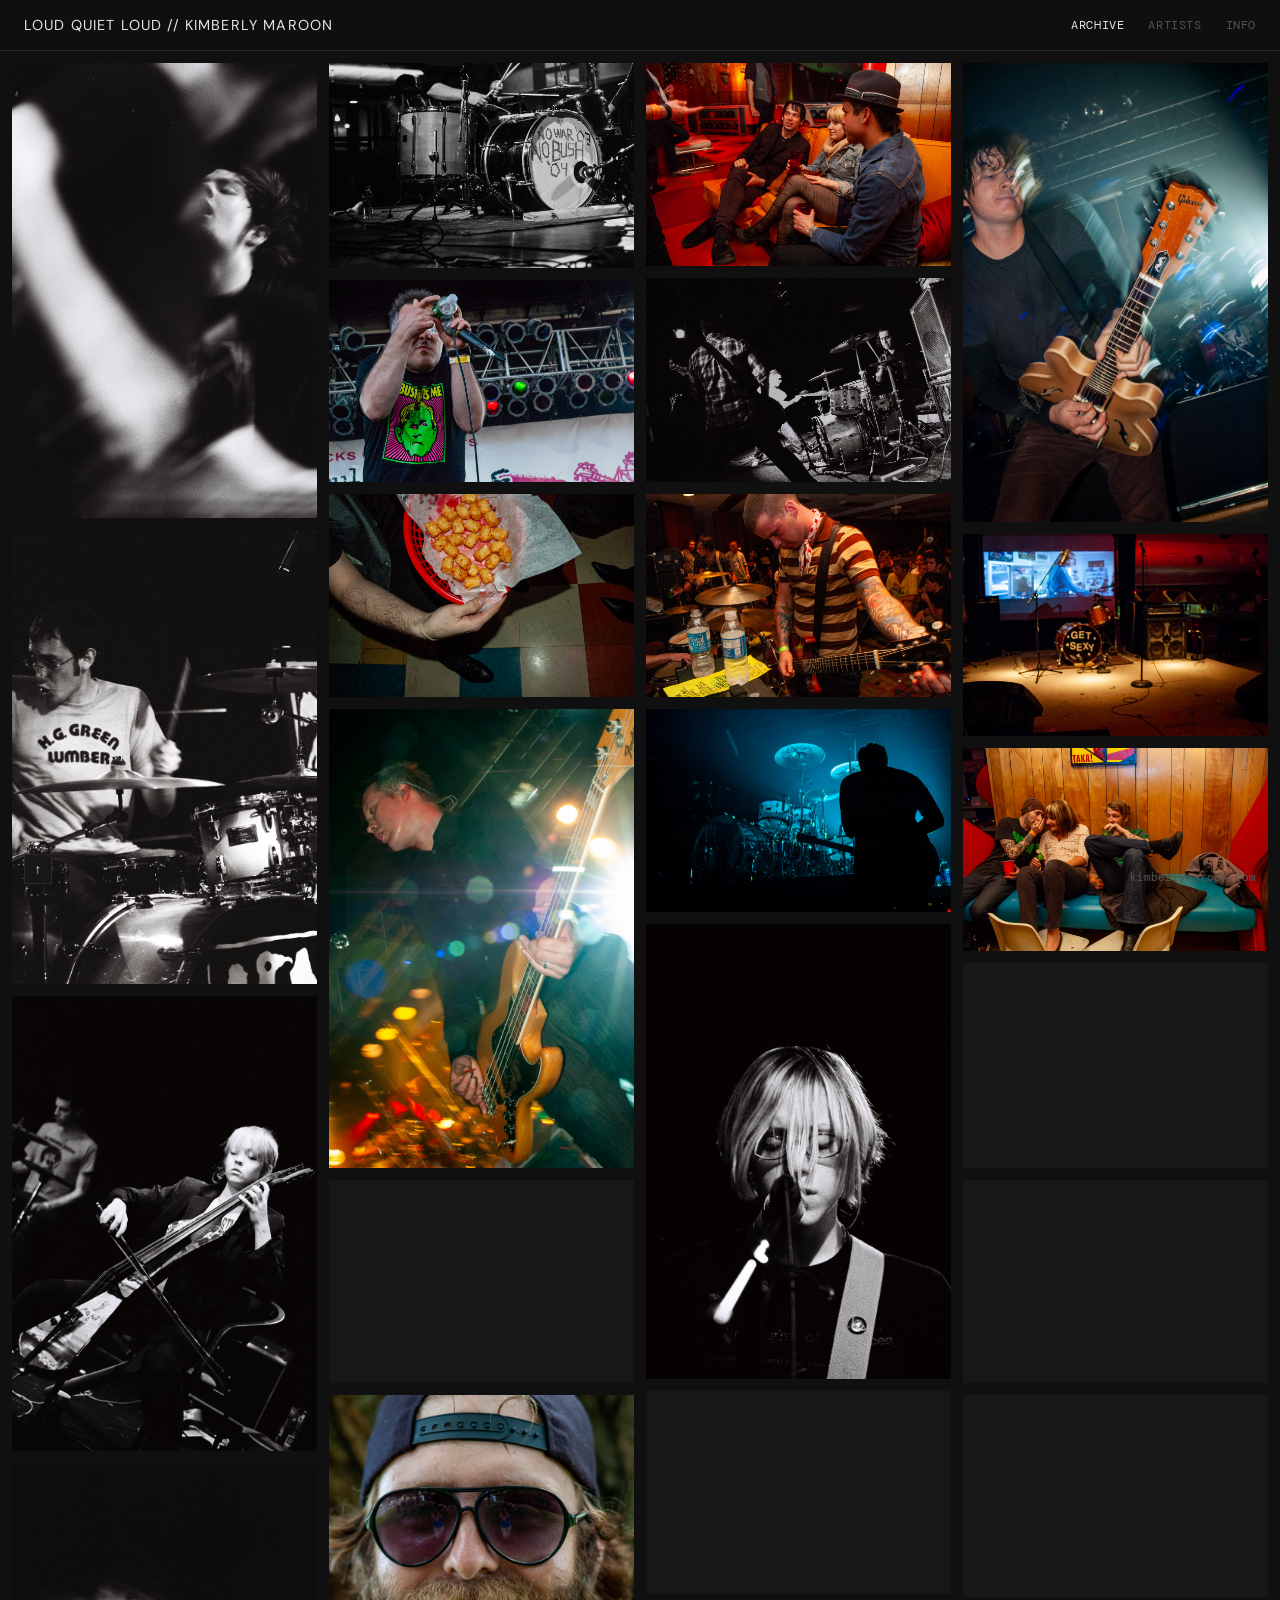
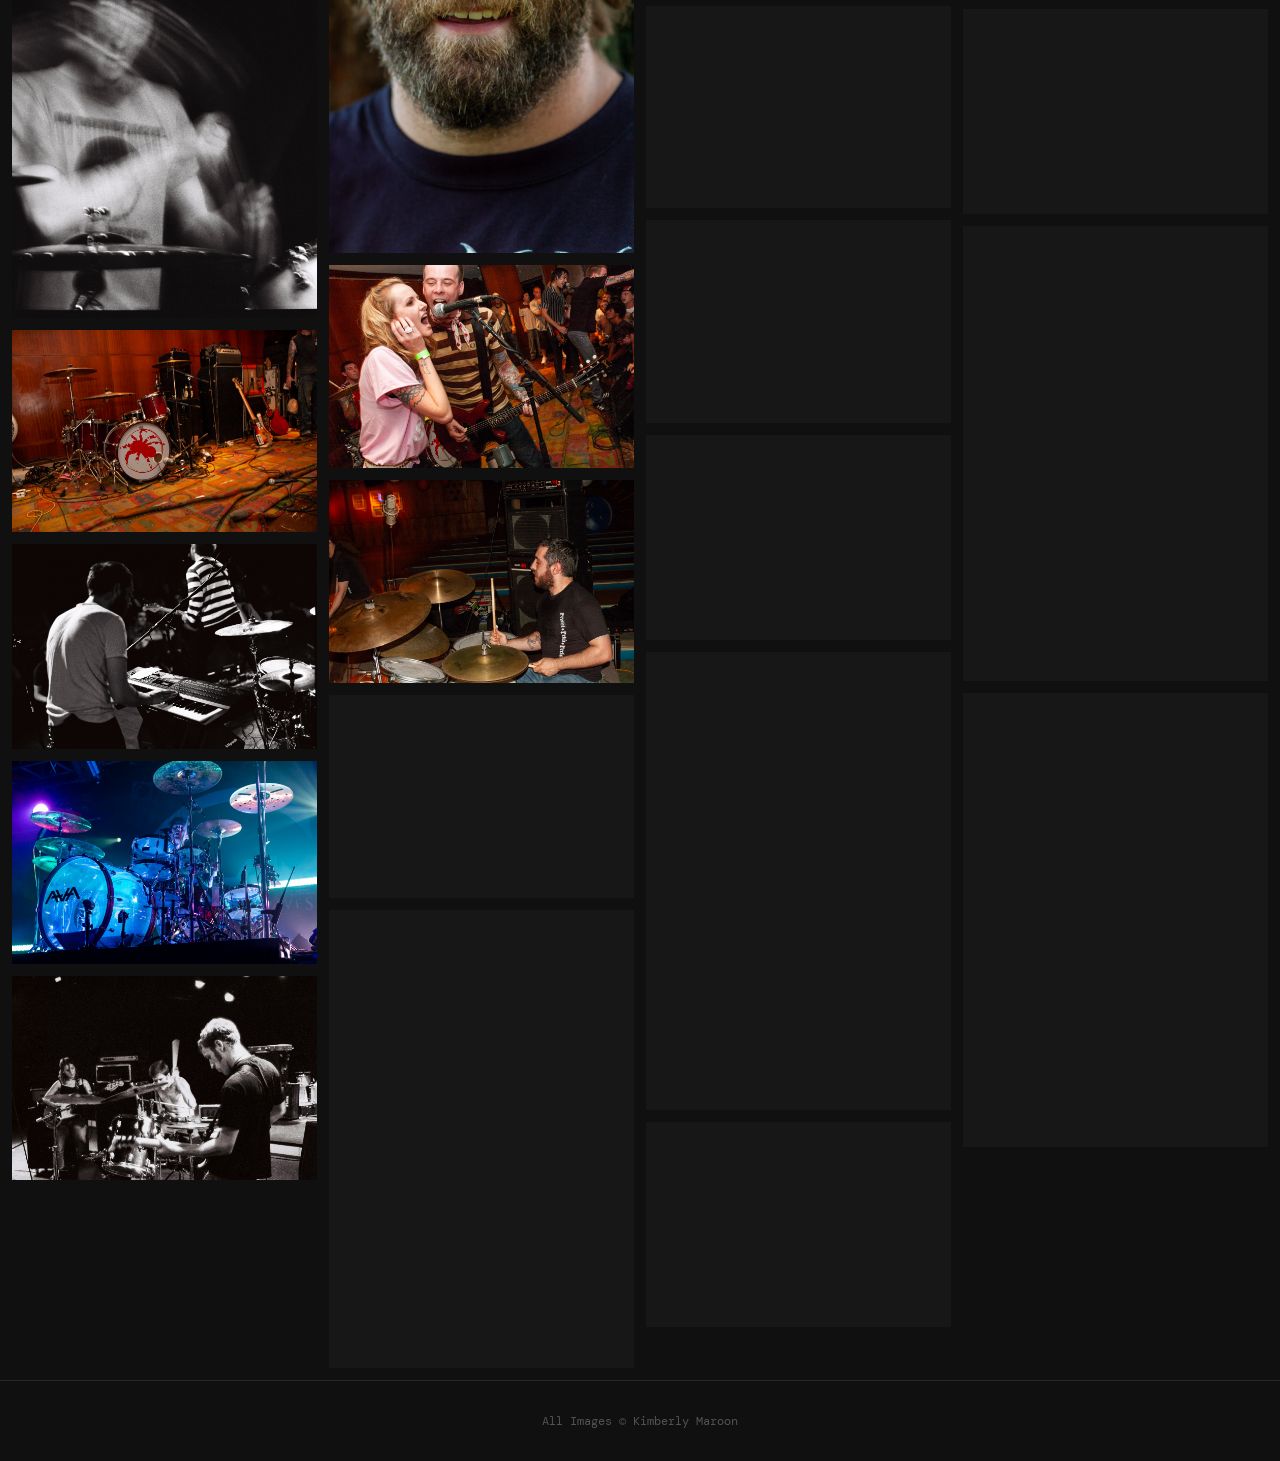
==== index.html @ 5fa3046d "Add files via upload all new updated files" ====
<!DOCTYPE html>
<html lang="en">
<head>
  <meta charset="UTF-8" />
  <meta name="viewport" content="width=device-width, initial-scale=1.0" />
  <title>Loud Quiet Loud // Kimberly Maroon</title>
  <link rel="preconnect" href="https://fonts.googleapis.com" />
  <link rel="preconnect" href="https://fonts.gstatic.com" crossorigin />
  <link href="https://fonts.googleapis.com/css2?family=DM+Sans:wght@300;400;500&family=DM+Mono:wght@300;400&display=swap" rel="stylesheet" />
  <link rel="stylesheet" href="index.css" />
  <script src="https://cdn.jsdelivr.net/npm/exifr/dist/full.umd.js"></script>
</head>
<body>

  <header>
    <a class="site-title" href="index.html">Loud Quiet Loud // Kimberly Maroon</a>
    <div class="header-right">
      <a class="nav-btn active" href="index.html">Archive</a>
      <a class="nav-btn" href="artists.html">Artists</a>
      <button class="nav-btn" onclick="openInfo()">Info</button>
    </div>
    <button class="hamburger" id="hamburger" onclick="toggleMenu()" aria-label="Toggle menu">
      <span></span><span></span><span></span>
    </button>
  </header>

  <!-- MOBILE MENU -->
  <div class="mobile-menu" id="mobile-menu">
    <button class="mobile-menu-close" onclick="closeMenu()" aria-label="Close menu">
      <svg width="20" height="20" viewBox="0 0 20 20" fill="none" stroke="currentColor" stroke-width="1.4">
        <line x1="4" y1="4" x2="16" y2="16"/><line x1="16" y1="4" x2="4" y2="16"/>
      </svg>
    </button>
    <a class="nav-btn active" href="index.html" onclick="closeMenu()">Archive</a>
    <a class="nav-btn" href="artists.html" onclick="closeMenu()">Artists</a>
    <button class="nav-btn" onclick="closeMenu(); openInfo()">Info</button>
  </div>

  <main>
    <div id="masonry"></div>
  </main>

  <!-- INFO OVERLAY -->
  <div id="info-overlay">
    <button class="info-close" onclick="closeInfo()" aria-label="Close info">
      <svg width="17" height="17" viewBox="0 0 17 17" fill="none" stroke="currentColor" stroke-width="1.4">
        <line x1="3" y1="3" x2="14" y2="14"/><line x1="14" y1="3" x2="3" y2="14"/>
      </svg>
    </button>
    <div class="info-name">Kimberly Maroon</div>
    <div class="info-subtitle">A 20 Year Music Photography Archive</div>
    <div class="info-bio">
      <p>As a self taught photographer, live music was what captivated me in the beginning. The photographer I am today – chasing adrenaline pumping experiences, drawn to community and the power of personal stories – was shaped first by a decade following punk, rock, hardcore and metal artists. From house basements, dive bars and VFW halls to historic ballrooms and theatres, and a church basement, to amphitheaters, arenas, recording studios, and even a beloved 60s bowling alley — I was relentless for showing up, capturing the artists, the crowds, the crews, and the spaces that held us all. I saw bands explode, move on to form other acts, bands that toured through a narrow geographic radius, and ultimately without me knowing at the time — I became the designated record keeper.</p>
      <p>The camera was the anchor in all the chaos, a way to contain all the energy, and a machine that reminded me that I was fearless. Loud Quiet Loud, a formula in music of a quiet verse and a loud chorus — The Pixies were known for it, then Nirvana — is reminiscent of how I felt photographing this music live. I disappeared behind the camera, and in an instant everything loud and turbulent became quiet and focused through the frame. Releasing this collection now as a memory palace, my hope is that it's loud again.</p>
    </div>
    <div class="info-links">
      <a class="info-link" href="https://www.kimberlymaroon.com" target="_blank" rel="noopener">Main Site</a>
      <a class="info-link" href="mailto:hello@kimberlymaroon.com">Contact</a>
    </div>
  </div>

  <!-- LIGHTBOX -->
  <div id="lightbox">
    <div class="lb-top">
      <div class="lb-controls">
        <span class="lb-counter" id="lb-counter">1 / 1</span>
        <button class="lb-btn" onclick="closeLightbox()" aria-label="Close lightbox">
          <svg width="17" height="17" viewBox="0 0 17 17" fill="none" stroke="currentColor" stroke-width="1.4">
            <line x1="3" y1="3" x2="14" y2="14"/><line x1="14" y1="3" x2="3" y2="14"/>
          </svg>
        </button>
      </div>
    </div>
    <div class="lb-stage">
      <button class="lb-arrow prev" onclick="navigate(-1)" aria-label="Previous image">
        <svg width="26" height="26" viewBox="0 0 26 26" fill="none" stroke="currentColor" stroke-width="1.3">
          <polyline points="16,5 8,13 16,21"/>
        </svg>
      </button>
      <img id="lb-img" src="" alt="" />
      <button class="lb-arrow next" onclick="navigate(1)" aria-label="Next image">
        <svg width="26" height="26" viewBox="0 0 26 26" fill="none" stroke="currentColor" stroke-width="1.3">
          <polyline points="10,5 18,13 10,21"/>
        </svg>
      </button>
      <div class="lb-info-overlay">
        <div class="lb-title" id="lb-title">—</div>
        <div class="lb-sub" id="lb-sub">—</div>
      </div>
    </div>
    <div class="lb-bottom" id="lb-strip"></div>
  </div>

  <a class="site-link" href="https://www.kimberlymaroon.com" target="_blank" rel="noopener">kimberlymaroon.com</a>
  <button class="scroll-top" id="scroll-top" onclick="window.scrollTo({top:0,behavior:'smooth'})" aria-label="Scroll to top">↑</button>

  <footer>
    <span class="footer-text">All Images © Kimberly Maroon</span>
  </footer>

  <script src="index.js"></script>
</body>
</html>
---- index.css ----
/* ─── VARIABLES & RESET ────────────────── */
:root {
  --bg: #111010;
  --surface: #181717;
  --text: #e8e6e3;
  --dim: #555350;
  --faint: #2a2928;
  --gap: 12px;
}

*, *::before, *::after {
  box-sizing: border-box;
  margin: 0;
  padding: 0;
}

body {
  background: var(--bg);
  color: var(--text);
  font-family: 'DM Sans', -apple-system, sans-serif;
  min-height: 100vh;
  overflow-x: hidden;
}

/* ─── HEADER ────────────────────────────── */
header {
  position: sticky;
  top: 0;
  z-index: 100;
  background: rgba(17, 16, 16, 0.95);
  backdrop-filter: blur(8px);
  -webkit-backdrop-filter: blur(8px);
  display: flex;
  align-items: center;
  justify-content: space-between;
  padding: 1rem 1.5rem;
  border-bottom: 1px solid var(--faint);
}

.site-title {
  font-family: 'DM Sans', sans-serif;
  font-size: 0.9rem;
  font-weight: 400;
  letter-spacing: 0.08em;
  text-transform: uppercase;
  color: var(--text);
  text-decoration: none;
  white-space: nowrap;
}

.header-right {
  display: flex;
  align-items: center;
  gap: 1.5rem;
}

.nav-btn {
  background: none;
  border: none;
  color: var(--dim);
  font-family: 'DM Mono', monospace;
  font-size: 0.75rem;
  text-transform: uppercase;
  letter-spacing: 0.05em;
  cursor: pointer;
  text-decoration: none;
  transition: color 0.2s ease;
}

.nav-btn:hover, .nav-btn.active {
  color: var(--text);
}

.hamburger {
  display: none;
  background: none;
  border: none;
  cursor: pointer;
  padding: 0;
  flex-direction: column;
  justify-content: space-between;
  width: 22px;
  height: 15px;
  flex-shrink: 0;
}

.hamburger span {
  display: block;
  width: 100%;
  height: 2px;
  background-color: var(--text);
}

/* ─── MOBILE MENU ───────────────────────── */
.mobile-menu {
  display: none;
  position: fixed;
  top: 0;
  left: 0;
  width: 100vw;
  height: 100vh;
  background: var(--bg);
  z-index: 200;
  flex-direction: column;
  align-items: center;
  justify-content: center;
  gap: 2rem;
}

.mobile-menu.active {
  display: flex;
}

.mobile-menu-close {
  position: absolute;
  top: 1.2rem;
  right: 1.2rem;
  background: none;
  border: none;
  color: var(--text);
  cursor: pointer;
}

.mobile-menu .nav-btn {
  font-size: 1.2rem;
}

/* ─── MASONRY ───────────────────────────── */
#masonry {
  columns: 4 200px;
  column-gap: var(--gap);
  padding: var(--gap);
}

.masonry-item {
  break-inside: avoid;
  margin-bottom: var(--gap);
  cursor: pointer;
  position: relative;
  overflow: hidden;
  display: block;
  background: var(--surface);
  min-height: 120px;
}

.masonry-item img {
  display: block;
  width: 100%;
  height: auto;
  opacity: 0;
  transition: opacity 0.4s ease, transform 0.55s cubic-bezier(0.25, 0, 0, 1);
}

.masonry-item img.loaded {
  opacity: 1;
}

.masonry-item:hover img { 
  transform: scale(1.04); 
}

/* ─── INFO OVERLAY & LIGHTBOX ───────────── */
#info-overlay {
  display: none;
  position: fixed;
  inset: 0;
  background: var(--bg);
  z-index: 300;
  padding: 4rem;
  overflow-y: auto;
}

#info-overlay.active {
  display: block;
}

.info-close {
  position: absolute;
  top: 1.5rem;
  right: 1.5rem;
  background: none;
  border: none;
  color: var(--text);
  cursor: pointer;
}

.info-name {
  font-size: 2rem;
  margin-bottom: 0.5rem;
}

.info-subtitle {
  font-family: 'DM Mono', monospace;
  color: var(--dim);
  font-size: 0.85rem;
  margin-bottom: 2rem;
}

.info-bio p {
  color: #ccc;
  line-height: 1.6;
  margin-bottom: 1.2rem;
  max-width: 700px;
}

.info-links {
  display: flex;
  gap: 1.5rem;
  margin-top: 2rem;
}

.info-link {
  color: var(--text);
  text-decoration: none;
  font-family: 'DM Mono', monospace;
  font-size: 0.8rem;
  border-bottom: 1px solid var(--dim);
}

#lightbox {
  display: none;
  position: fixed;
  inset: 0;
  background: rgba(17,16,16,0.98);
  z-index: 400;
  flex-direction: column;
}

#lightbox.active {
  display: flex;
}

.lb-top {
  display: flex;
  justify-content: flex-end;
  padding: 1rem 1.5rem;
}

.lb-controls {
  display: flex;
  align-items: center;
  gap: 1rem;
}

.lb-counter {
  font-family: 'DM Mono', monospace;
  font-size: 0.75rem;
  color: var(--dim);
}

.lb-btn {
  background: none;
  border: none;
  color: var(--text);
  cursor: pointer;
}

.lb-stage {
  flex: 1;
  display: flex;
  align-items: center;
  justify-content: space-between;
  position: relative;
  padding: 0 1rem;
  overflow: hidden;
}

.lb-arrow {
  background: none;
  border: none;
  color: var(--text);
  cursor: pointer;
  z-index: 10;
}

#lb-img {
  max-width: 85vw;
  max-height: 75vh;
  object-fit: contain;
}

.lb-info-overlay {
  position: absolute;
  bottom: 1rem;
  left: 50%;
  transform: translateX(-50%);
  text-align: center;
}

.lb-title { font-size: 0.9rem; }
.lb-sub { font-family: 'DM Mono', monospace; font-size: 0.75rem; color: var(--dim); }

.lb-bottom {
  height: 80px;
  display: flex;
  gap: 8px;
  padding: 10px;
  overflow-x: auto;
  border-top: 1px solid var(--faint);
}

.site-link {
  position: fixed;
  bottom: 1rem;
  right: 1.5rem;
  color: var(--dim);
  font-family: 'DM Mono', monospace;
  font-size: 0.7rem;
  text-decoration: none;
}

.scroll-top {
  position: fixed;
  bottom: 1rem;
  left: 1.5rem;
  background: var(--surface);
  color: var(--text);
  border: 1px solid var(--faint);
  padding: 0.4rem 0.6rem;
  cursor: pointer;
}

footer {
  text-align: center;
  padding: 2rem;
  border-top: 1px solid var(--faint);
  color: var(--dim);
  font-family: 'DM Mono', monospace;
  font-size: 0.75rem;
}

/* ─── RESPONSIVE ────────────────────────── */
@media (max-width: 768px) {
  header { padding: 0.75rem 1rem; }
  .header-right { display: none !important; }
  .hamburger { display: flex !important; }
  .site-title { font-size: 0.75rem; overflow: hidden; text-overflow: ellipsis; }
  .site-link { display: none; }
  #info-overlay { padding: 2rem; }
}
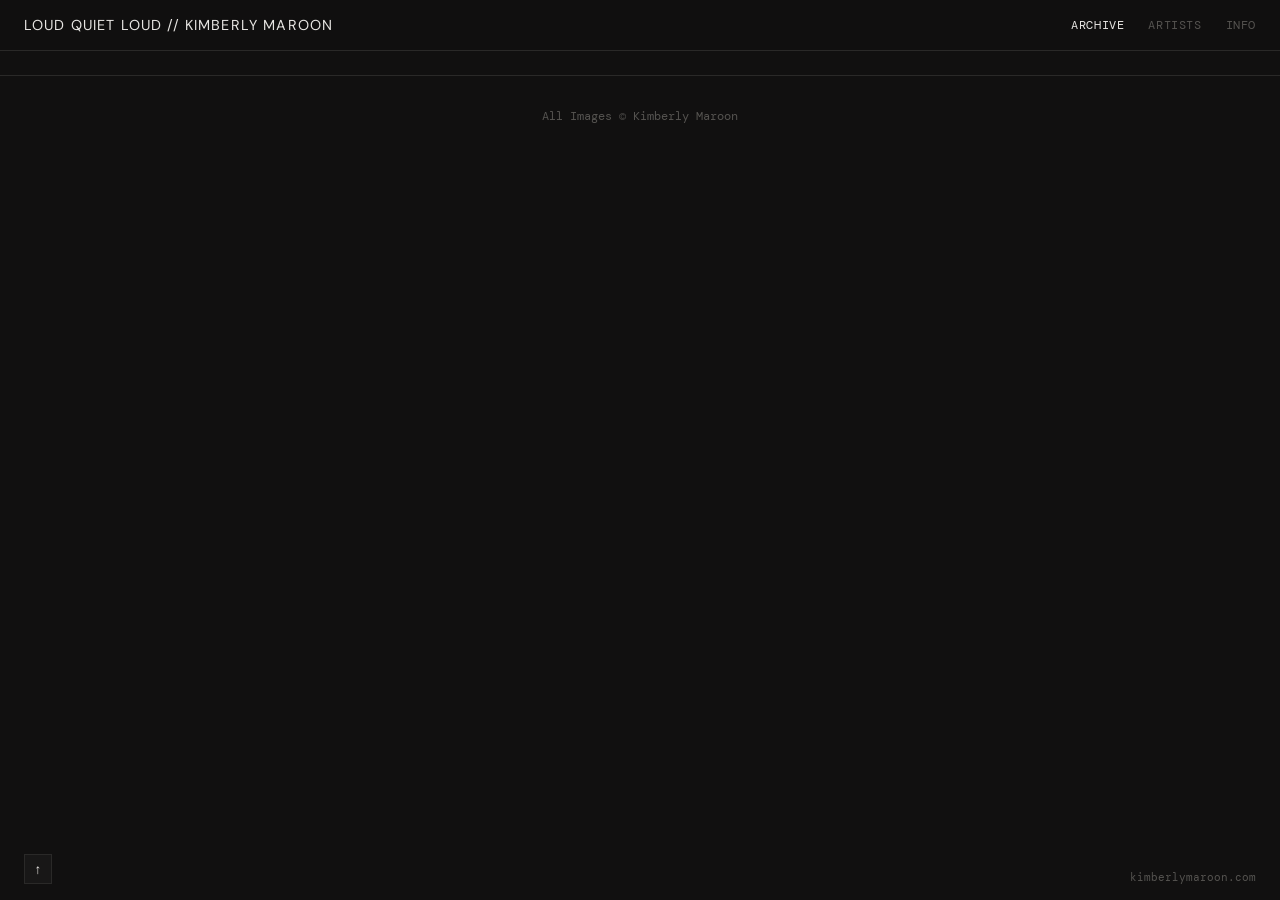
==== commit 0bd1c995: "Update index.html omg the last edit??" ====
--- a/index.html
+++ b/index.html
@@ -37,6 +37,10 @@
   </div>
 
   <main>
+    <!-- Placeholder for URL-filtered artist indicator (e.g. ?artist=Nirvana) -->
+    <div id="artist-filter-banner"></div>
+    
+    <!-- Masonry Photo Grid -->
     <div id="masonry"></div>
   </main>
 
@@ -98,6 +102,7 @@
     <span class="footer-text">All Images © Kimberly Maroon</span>
   </footer>
 
+  <!-- Make sure manifest/data source is loaded here if not using fetch inside index.js -->
   <script src="index.js"></script>
 </body>
-</html>+</html>
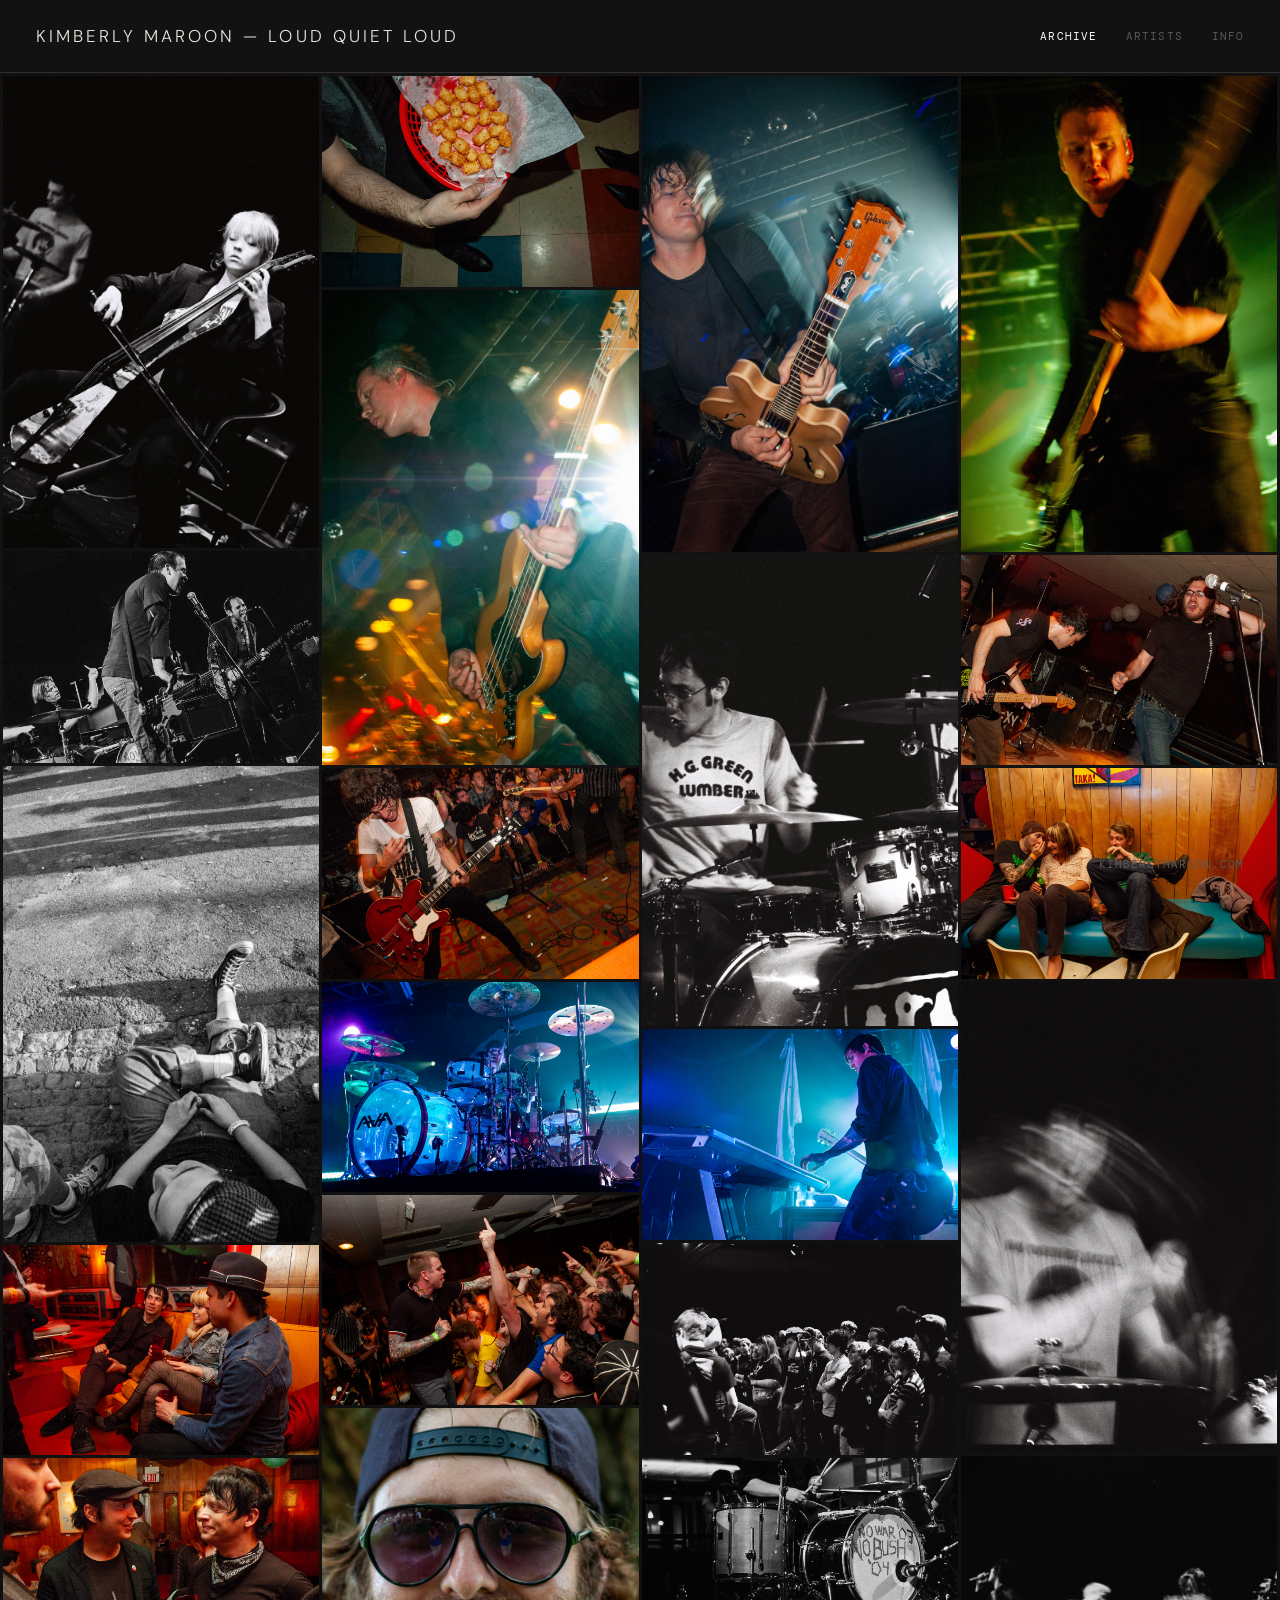
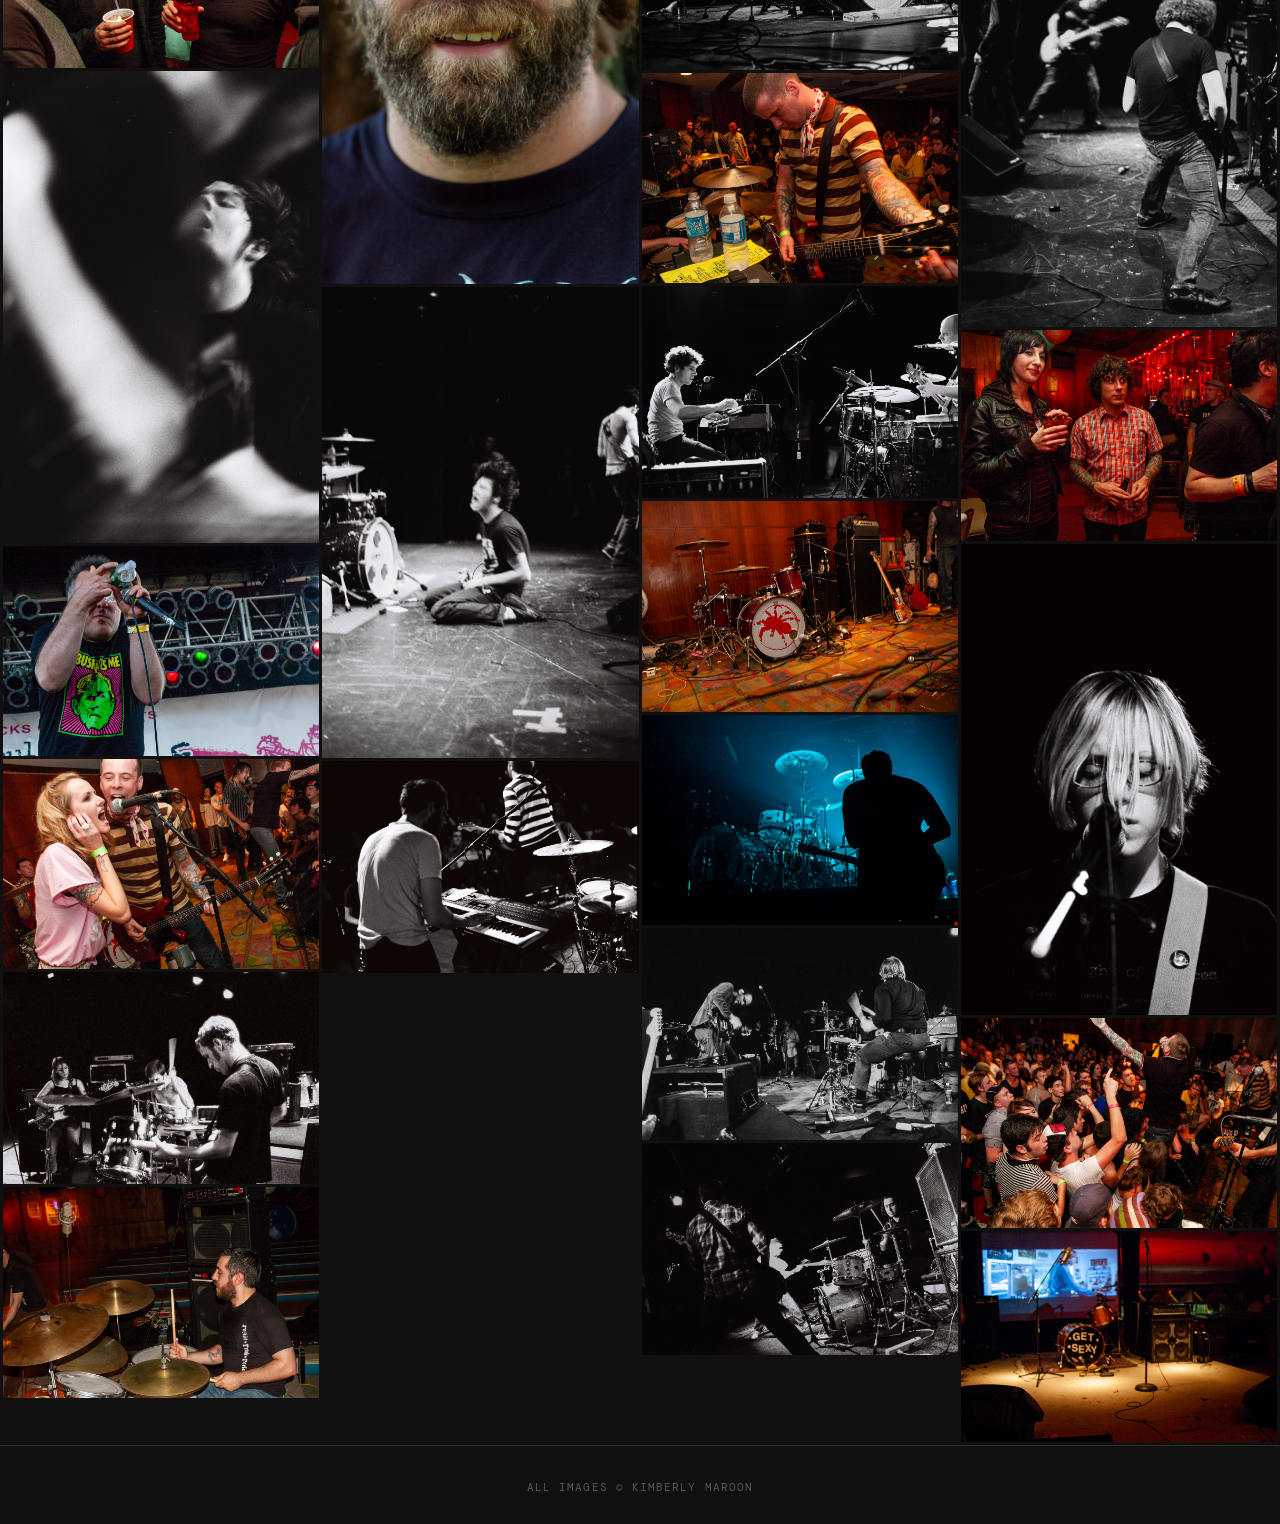
==== commit deea5c58: "Add files via upload new files - from previous generated by claude" ====
--- a/index.html
+++ b/index.html
@@ -3,7 +3,7 @@
 <head>
   <meta charset="UTF-8" />
   <meta name="viewport" content="width=device-width, initial-scale=1.0" />
-  <title>Loud Quiet Loud // Kimberly Maroon</title>
+  <title>Kimberly Maroon — Loud Quiet Loud</title>
   <link rel="preconnect" href="https://fonts.googleapis.com" />
   <link rel="preconnect" href="https://fonts.gstatic.com" crossorigin />
   <link href="https://fonts.googleapis.com/css2?family=DM+Sans:wght@300;400;500&family=DM+Mono:wght@300;400&display=swap" rel="stylesheet" />
@@ -13,40 +13,34 @@
 <body>
 
   <header>
-    <a class="site-title" href="index.html">Loud Quiet Loud // Kimberly Maroon</a>
+    <div class="site-title">Kimberly Maroon — Loud Quiet Loud</div>
     <div class="header-right">
       <a class="nav-btn active" href="index.html">Archive</a>
       <a class="nav-btn" href="artists.html">Artists</a>
       <button class="nav-btn" onclick="openInfo()">Info</button>
     </div>
-    <button class="hamburger" id="hamburger" onclick="toggleMenu()" aria-label="Toggle menu">
+    <button class="hamburger" id="hamburger" onclick="toggleMenu()" aria-label="Open menu">
       <span></span><span></span><span></span>
     </button>
   </header>
 
-  <!-- MOBILE MENU -->
+  <!-- MOBILE MENU OVERLAY -->
   <div class="mobile-menu" id="mobile-menu">
-    <button class="mobile-menu-close" onclick="closeMenu()" aria-label="Close menu">
-      <svg width="20" height="20" viewBox="0 0 20 20" fill="none" stroke="currentColor" stroke-width="1.4">
-        <line x1="4" y1="4" x2="16" y2="16"/><line x1="16" y1="4" x2="4" y2="16"/>
+    <button class="mobile-close" onclick="closeMenu()" aria-label="Close menu">
+      <svg width="22" height="22" viewBox="0 0 22 22" fill="none" stroke="currentColor" stroke-width="1.5">
+        <line x1="4" y1="4" x2="18" y2="18"/><line x1="18" y1="4" x2="4" y2="18"/>
       </svg>
     </button>
-    <a class="nav-btn active" href="index.html" onclick="closeMenu()">Archive</a>
-    <a class="nav-btn" href="artists.html" onclick="closeMenu()">Artists</a>
-    <button class="nav-btn" onclick="closeMenu(); openInfo()">Info</button>
+    <a class="mobile-nav-link active" href="index.html">Archive</a>
+    <a class="mobile-nav-link" href="artists.html">Artists</a>
+    <button class="mobile-nav-link" onclick="closeMenu(); openInfo();">Info</button>
   </div>
 
-  <main>
-    <!-- Placeholder for URL-filtered artist indicator (e.g. ?artist=Nirvana) -->
-    <div id="artist-filter-banner"></div>
-    
-    <!-- Masonry Photo Grid -->
-    <div id="masonry"></div>
-  </main>
+  <div id="masonry"></div>
 
   <!-- INFO OVERLAY -->
   <div id="info-overlay">
-    <button class="info-close" onclick="closeInfo()" aria-label="Close info">
+    <button class="info-close" onclick="closeInfo()">
       <svg width="17" height="17" viewBox="0 0 17 17" fill="none" stroke="currentColor" stroke-width="1.4">
         <line x1="3" y1="3" x2="14" y2="14"/><line x1="14" y1="3" x2="3" y2="14"/>
       </svg>
@@ -58,7 +52,7 @@
       <p>The camera was the anchor in all the chaos, a way to contain all the energy, and a machine that reminded me that I was fearless. Loud Quiet Loud, a formula in music of a quiet verse and a loud chorus — The Pixies were known for it, then Nirvana — is reminiscent of how I felt photographing this music live. I disappeared behind the camera, and in an instant everything loud and turbulent became quiet and focused through the frame. Releasing this collection now as a memory palace, my hope is that it's loud again.</p>
     </div>
     <div class="info-links">
-      <a class="info-link" href="https://www.kimberlymaroon.com" target="_blank" rel="noopener">Main Site</a>
+      <a class="info-link" href="https://www.kimberlymaroon.com" target="_blank">Main Site</a>
       <a class="info-link" href="mailto:hello@kimberlymaroon.com">Contact</a>
     </div>
   </div>
@@ -68,7 +62,7 @@
     <div class="lb-top">
       <div class="lb-controls">
         <span class="lb-counter" id="lb-counter">1 / 1</span>
-        <button class="lb-btn" onclick="closeLightbox()" aria-label="Close lightbox">
+        <button class="lb-btn" onclick="closeLightbox()">
           <svg width="17" height="17" viewBox="0 0 17 17" fill="none" stroke="currentColor" stroke-width="1.4">
             <line x1="3" y1="3" x2="14" y2="14"/><line x1="14" y1="3" x2="3" y2="14"/>
           </svg>
@@ -76,13 +70,13 @@
       </div>
     </div>
     <div class="lb-stage">
-      <button class="lb-arrow prev" onclick="navigate(-1)" aria-label="Previous image">
+      <button class="lb-arrow prev" onclick="navigate(-1)">
         <svg width="26" height="26" viewBox="0 0 26 26" fill="none" stroke="currentColor" stroke-width="1.3">
           <polyline points="16,5 8,13 16,21"/>
         </svg>
       </button>
       <img id="lb-img" src="" alt="" />
-      <button class="lb-arrow next" onclick="navigate(1)" aria-label="Next image">
+      <button class="lb-arrow next" onclick="navigate(1)">
         <svg width="26" height="26" viewBox="0 0 26 26" fill="none" stroke="currentColor" stroke-width="1.3">
           <polyline points="10,5 18,13 10,21"/>
         </svg>
@@ -95,14 +89,13 @@
     <div class="lb-bottom" id="lb-strip"></div>
   </div>
 
-  <a class="site-link" href="https://www.kimberlymaroon.com" target="_blank" rel="noopener">kimberlymaroon.com</a>
-  <button class="scroll-top" id="scroll-top" onclick="window.scrollTo({top:0,behavior:'smooth'})" aria-label="Scroll to top">↑</button>
+  <a class="site-link" href="https://www.kimberlymaroon.com" target="_blank">kimberlymaroon.com</a>
+  <button class="scroll-top" id="scroll-top" onclick="window.scrollTo({top:0,behavior:'smooth'})">↑</button>
 
   <footer>
     <span class="footer-text">All Images © Kimberly Maroon</span>
   </footer>
 
-  <!-- Make sure manifest/data source is loaded here if not using fetch inside index.js -->
   <script src="index.js"></script>
 </body>
 </html>
--- a/index.css
+++ b/index.css
@@ -1,131 +1,159 @@
-/* ─── VARIABLES & RESET ────────────────── */
+*, *::before, *::after { box-sizing: border-box; margin: 0; padding: 0; }
+
 :root {
   --bg: #111010;
-  --surface: #181717;
-  --text: #e8e6e3;
-  --dim: #555350;
-  --faint: #2a2928;
-  --gap: 12px;
-}
-
-*, *::before, *::after {
-  box-sizing: border-box;
-  margin: 0;
-  padding: 0;
-}
-
-body {
+  --surface: #191817;
+  --ink: #e8e4de;
+  --muted: #5a5753;
+  --dim: #2e2c2a;
+  --accent: #d4a96a;
+  --gap: 3px;
+}
+
+html {
   background: var(--bg);
-  color: var(--text);
-  font-family: 'DM Sans', -apple-system, sans-serif;
-  min-height: 100vh;
-  overflow-x: hidden;
-}
-
-/* ─── HEADER ────────────────────────────── */
+  color: var(--ink);
+  font-family: 'DM Sans', sans-serif;
+  font-size: 18px;
+  scrollbar-color: var(--dim) var(--bg);
+  scrollbar-width: thin;
+}
+
+body { min-height: 100vh; }
+
+body::before {
+  content: '';
+  position: fixed;
+  inset: 0;
+  pointer-events: none;
+  z-index: 9999;
+  opacity: 0.03;
+  background-image: url("data:image/svg+xml,%3Csvg viewBox='0 0 256 256' xmlns='http://www.w3.org/2000/svg'%3E%3Cfilter id='noise'%3E%3CfeTurbulence type='fractalNoise' baseFrequency='0.9' numOctaves='4' stitchTiles='stitch'/%3E%3C/filter%3E%3Crect width='100%25' height='100%25' filter='url(%23noise)'/%3E%3C/svg%3E");
+  background-size: 128px;
+}
+
+/* image protection */
+img {
+  -webkit-user-select: none;
+  user-select: none;
+  -webkit-touch-callout: none;
+  pointer-events: none;
+}
+.masonry-item, .lb-strip-item, .lb-arrow, .lb-btn,
+.scroll-top, .info-close, .hamburger, .mobile-close {
+  pointer-events: auto;
+}
+
+/* ─── HEADER ─────────────────────────── */
 header {
+  padding: 1.4rem 2rem;
+  display: flex;
+  align-items: center;
+  justify-content: space-between;
   position: sticky;
   top: 0;
-  z-index: 100;
-  background: rgba(17, 16, 16, 0.95);
-  backdrop-filter: blur(8px);
-  -webkit-backdrop-filter: blur(8px);
-  display: flex;
-  align-items: center;
-  justify-content: space-between;
-  padding: 1rem 1.5rem;
-  border-bottom: 1px solid var(--faint);
+  z-index: 300;
+  background: rgba(17,16,16,1);
+  border-bottom: 1px solid var(--dim);
 }
 
 .site-title {
   font-family: 'DM Sans', sans-serif;
-  font-size: 0.9rem;
-  font-weight: 400;
-  letter-spacing: 0.08em;
-  text-transform: uppercase;
-  color: var(--text);
-  text-decoration: none;
-  white-space: nowrap;
+  font-weight: 300;
+  font-size: 0.95rem;
+  letter-spacing: 0.18em;
+  text-transform: uppercase;
+  color: var(--ink);
 }
 
 .header-right {
   display: flex;
   align-items: center;
-  gap: 1.5rem;
+  gap: 1.6rem;
 }
 
 .nav-btn {
   background: none;
   border: none;
-  color: var(--dim);
-  font-family: 'DM Mono', monospace;
-  font-size: 0.75rem;
-  text-transform: uppercase;
-  letter-spacing: 0.05em;
-  cursor: pointer;
+  cursor: pointer;
+  font-family: 'DM Mono', monospace;
+  font-size: 0.62rem;
+  letter-spacing: 0.1em;
+  text-transform: uppercase;
+  color: var(--muted);
+  padding: 0;
   text-decoration: none;
-  transition: color 0.2s ease;
-}
-
-.nav-btn:hover, .nav-btn.active {
-  color: var(--text);
-}
-
+  transition: color 0.2s;
+}
+.nav-btn:hover { color: var(--ink); }
+.nav-btn.active { color: #fff; }
+
+/* ─── HAMBURGER ───────────────────────── */
 .hamburger {
   display: none;
-  background: none;
-  border: none;
-  cursor: pointer;
-  padding: 0;
   flex-direction: column;
   justify-content: space-between;
   width: 22px;
-  height: 15px;
+  height: 14px;
+  background: none;
+  border: none;
+  cursor: pointer;
+  padding: 0;
   flex-shrink: 0;
 }
-
 .hamburger span {
   display: block;
   width: 100%;
-  height: 2px;
-  background-color: var(--text);
-}
-
-/* ─── MOBILE MENU ───────────────────────── */
+  height: 1.5px;
+  background: var(--ink);
+  transition: all 0.3s ease;
+}
+
+/* ─── MOBILE MENU ─────────────────────── */
 .mobile-menu {
   display: none;
   position: fixed;
-  top: 0;
-  left: 0;
-  width: 100vw;
-  height: 100vh;
-  background: var(--bg);
-  z-index: 200;
+  inset: 0;
+  z-index: 500;
+  background: rgba(15,14,13,0.98);
   flex-direction: column;
   align-items: center;
   justify-content: center;
-  gap: 2rem;
-}
-
-.mobile-menu.active {
-  display: flex;
-}
-
-.mobile-menu-close {
+  gap: 2.5rem;
+}
+.mobile-menu.open { display: flex; }
+
+.mobile-close {
   position: absolute;
-  top: 1.2rem;
-  right: 1.2rem;
+  top: 1.4rem;
+  right: 1.6rem;
   background: none;
   border: none;
-  color: var(--text);
-  cursor: pointer;
-}
-
-.mobile-menu .nav-btn {
-  font-size: 1.2rem;
-}
-
-/* ─── MASONRY ───────────────────────────── */
+  cursor: pointer;
+  color: var(--muted);
+  padding: 6px;
+  line-height: 0;
+  transition: color 0.2s;
+}
+.mobile-close:hover { color: var(--ink); }
+
+.mobile-nav-link {
+  font-family: 'DM Mono', monospace;
+  font-size: 1rem;
+  letter-spacing: 0.2em;
+  text-transform: uppercase;
+  color: rgba(232,228,222,0.5);
+  text-decoration: none;
+  background: none;
+  border: none;
+  cursor: pointer;
+  padding: 0;
+  transition: color 0.2s;
+}
+.mobile-nav-link:hover { color: var(--ink); }
+.mobile-nav-link.active { color: #fff; }
+
+/* ─── MASONRY ─────────────────────────── */
 #masonry {
   columns: 4 200px;
   column-gap: var(--gap);
@@ -140,7 +168,6 @@
   overflow: hidden;
   display: block;
   background: var(--surface);
-  min-height: 120px;
 }
 
 .masonry-item img {
@@ -148,193 +175,256 @@
   width: 100%;
   height: auto;
   opacity: 0;
-  transition: opacity 0.4s ease, transform 0.55s cubic-bezier(0.25, 0, 0, 1);
-}
-
-.masonry-item img.loaded {
-  opacity: 1;
-}
-
-.masonry-item:hover img { 
-  transform: scale(1.04); 
-}
-
-/* ─── INFO OVERLAY & LIGHTBOX ───────────── */
-#info-overlay {
+  transition: opacity 0.5s ease, transform 0.55s cubic-bezier(0.25,0,0,1);
+}
+.masonry-item img.loaded { opacity: 1; }
+.masonry-item:hover img { transform: scale(1.04); }
+
+/* ─── SCROLL TO TOP ───────────────────── */
+.scroll-top {
+  position: fixed;
+  bottom: 2rem;
+  right: 2rem;
+  background: rgba(255,255,255,0.08);
+  border: 1px solid rgba(255,255,255,0.2);
+  color: var(--ink);
+  font-size: 1rem;
+  width: 36px;
+  height: 36px;
+  cursor: pointer;
   display: none;
-  position: fixed;
-  inset: 0;
-  background: var(--bg);
-  z-index: 300;
-  padding: 4rem;
-  overflow-y: auto;
-}
-
-#info-overlay.active {
-  display: block;
-}
-
-.info-close {
-  position: absolute;
-  top: 1.5rem;
-  right: 1.5rem;
-  background: none;
-  border: none;
-  color: var(--text);
-  cursor: pointer;
-}
-
-.info-name {
-  font-size: 2rem;
-  margin-bottom: 0.5rem;
-}
-
-.info-subtitle {
-  font-family: 'DM Mono', monospace;
-  color: var(--dim);
-  font-size: 0.85rem;
-  margin-bottom: 2rem;
-}
-
-.info-bio p {
-  color: #ccc;
-  line-height: 1.6;
-  margin-bottom: 1.2rem;
-  max-width: 700px;
-}
-
-.info-links {
-  display: flex;
-  gap: 1.5rem;
-  margin-top: 2rem;
-}
-
-.info-link {
-  color: var(--text);
-  text-decoration: none;
-  font-family: 'DM Mono', monospace;
-  font-size: 0.8rem;
-  border-bottom: 1px solid var(--dim);
-}
-
+  align-items: center;
+  justify-content: center;
+  transition: all 0.2s;
+  z-index: 200;
+}
+.scroll-top:hover { background: rgba(255,255,255,0.15); }
+.scroll-top.visible { display: flex; }
+
+/* ─── LIGHTBOX ────────────────────────── */
 #lightbox {
   display: none;
   position: fixed;
   inset: 0;
-  background: rgba(17,16,16,0.98);
-  z-index: 400;
+  z-index: 1000;
+  background: #0a0908;
   flex-direction: column;
 }
-
-#lightbox.active {
-  display: flex;
-}
+#lightbox.open { display: flex; }
 
 .lb-top {
   display: flex;
+  align-items: center;
   justify-content: flex-end;
-  padding: 1rem 1.5rem;
-}
-
-.lb-controls {
-  display: flex;
-  align-items: center;
-  gap: 1rem;
-}
-
+  padding: 0.9rem 1.4rem;
+  flex-shrink: 0;
+  position: absolute;
+  top: 0; left: 0; right: 0;
+  z-index: 10;
+  background: linear-gradient(rgba(10,9,8,0.7), transparent);
+}
+
+.lb-controls { display: flex; align-items: center; gap: 1.2rem; }
 .lb-counter {
   font-family: 'DM Mono', monospace;
-  font-size: 0.75rem;
-  color: var(--dim);
-}
-
+  font-size: 0.58rem;
+  color: rgba(255,255,255,0.35);
+  letter-spacing: 0.08em;
+}
 .lb-btn {
-  background: none;
-  border: none;
-  color: var(--text);
-  cursor: pointer;
+  background: none; border: none; cursor: pointer;
+  color: rgba(255,255,255,0.35); padding: 6px; line-height: 0;
+  transition: color 0.15s;
+}
+.lb-btn:hover { color: #fff; }
+
+.lb-info-overlay {
+  position: absolute;
+  bottom: 0; left: 0; right: 0;
+  padding: 4rem 2rem 1.8rem;
+  background: linear-gradient(transparent, rgba(10,9,8,0.85));
+  pointer-events: none;
+  z-index: 10;
+}
+.lb-title {
+  font-family: 'DM Sans', sans-serif;
+  font-size: 1.2rem;
+  font-weight: 400;
+  color: #fff;
+  line-height: 1.2;
+}
+.lb-sub {
+  font-family: 'DM Mono', monospace;
+  font-size: 0.6rem;
+  color: rgba(255,255,255,0.4);
+  margin-top: 0.4rem;
+  letter-spacing: 0.07em;
 }
 
 .lb-stage {
   flex: 1;
   display: flex;
   align-items: center;
-  justify-content: space-between;
+  justify-content: center;
+  padding: 3rem 5rem 5rem;
   position: relative;
-  padding: 0 1rem;
-  overflow: hidden;
-}
+  min-height: 0;
+}
+
+#lb-img {
+  max-width: 100%; max-height: 100%;
+  object-fit: contain;
+  display: block;
+  opacity: 0;
+  transition: opacity 0.35s ease;
+}
+#lb-img.loaded { opacity: 1; }
 
 .lb-arrow {
-  background: none;
-  border: none;
-  color: var(--text);
-  cursor: pointer;
+  position: absolute; top: 50%; transform: translateY(-50%);
+  background: none; border: none; cursor: pointer;
+  color: var(--dim); padding: 1rem; line-height: 0;
+  transition: color 0.2s;
+}
+.lb-arrow:hover { color: rgba(255,255,255,0.7); }
+.lb-arrow.prev { left: 0.5rem; }
+.lb-arrow.next { right: 0.5rem; }
+
+.lb-bottom {
+  padding: 0.9rem 1.8rem 1.1rem;
+  display: flex;
+  justify-content: center;
+  gap: 3px;
+  flex-shrink: 0;
+  overflow-x: auto;
+  border-top: 1px solid var(--dim);
+}
+.lb-strip-item {
+  width: 46px; height: 30px;
+  object-fit: cover;
+  opacity: 0.22;
+  cursor: pointer;
+  transition: opacity 0.15s;
+  flex-shrink: 0;
+  border: 1px solid transparent;
+}
+.lb-strip-item:hover { opacity: 0.6; }
+.lb-strip-item.active { opacity: 1; border-color: var(--accent); }
+
+/* ─── BOTTOM-RIGHT LINK ───────────────── */
+.site-link {
+  position: fixed;
+  bottom: 1.6rem;
+  right: 2rem;
+  z-index: 200;
+  font-family: 'DM Mono', monospace;
+  font-size: 0.6rem;
+  letter-spacing: 0.1em;
+  text-transform: uppercase;
+  color: var(--muted);
+  text-decoration: none;
+  transition: color 0.2s;
+}
+.site-link:hover { color: var(--ink); }
+
+/* ─── INFO OVERLAY ────────────────────── */
+#info-overlay {
+  display: none;
+  position: fixed;
+  inset: 0;
+  z-index: 600;
+  background: rgba(10,9,8,0.97);
+  flex-direction: column;
+  align-items: flex-start;
+  justify-content: flex-start;
+  padding: 5rem 2rem 3rem;
+  backdrop-filter: blur(8px);
+  overflow-y: auto;
+}
+#info-overlay.open { display: flex; }
+
+.info-close {
+  position: fixed;
+  top: 1.2rem;
+  right: 1.2rem;
+  background: rgba(255,255,255,0.08);
+  border: 1px solid rgba(255,255,255,0.15);
+  cursor: pointer;
+  color: var(--ink);
+  padding: 10px;
+  line-height: 0;
+  transition: background 0.15s;
+  border-radius: 2px;
   z-index: 10;
 }
-
-#lb-img {
-  max-width: 85vw;
-  max-height: 75vh;
-  object-fit: contain;
-}
-
-.lb-info-overlay {
-  position: absolute;
-  bottom: 1rem;
-  left: 50%;
-  transform: translateX(-50%);
+.info-close:hover { background: rgba(255,255,255,0.15); }
+
+.info-name {
+  font-family: 'DM Sans', sans-serif;
+  font-size: 2.2rem;
+  font-weight: 300;
+  color: var(--ink);
+  letter-spacing: 0.02em;
+  margin-bottom: 0.4rem;
+}
+.info-subtitle {
+  font-family: 'DM Mono', monospace;
+  font-size: 0.62rem;
+  color: var(--ink);
+  letter-spacing: 0.12em;
+  text-transform: uppercase;
+  margin-bottom: 2.5rem;
+}
+.info-bio {
+  font-family: 'DM Sans', sans-serif;
+  font-size: 1rem;
+  font-weight: 400;
+  color: rgba(232,228,222,0.85);
+  max-width: 680px;
+  width: 100%;
+  line-height: 1.8;
+  margin-bottom: 3rem;
+}
+.info-bio p + p { margin-top: 1.2rem; }
+.info-links { display: flex; gap: 2rem; align-items: center; }
+.info-link {
+  font-family: 'DM Mono', monospace;
+  font-size: 0.65rem;
+  letter-spacing: 0.1em;
+  text-transform: uppercase;
+  color: var(--muted);
+  text-decoration: none;
+  border-bottom: 1px solid var(--dim);
+  padding-bottom: 2px;
+  transition: color 0.2s, border-color 0.2s;
+}
+.info-link:hover { color: var(--ink); border-color: var(--muted); }
+
+/* ─── FOOTER ──────────────────────────── */
+footer {
+  padding: 1.5rem 2rem;
+  border-top: 1px solid var(--dim);
   text-align: center;
 }
-
-.lb-title { font-size: 0.9rem; }
-.lb-sub { font-family: 'DM Mono', monospace; font-size: 0.75rem; color: var(--dim); }
-
-.lb-bottom {
-  height: 80px;
-  display: flex;
-  gap: 8px;
-  padding: 10px;
-  overflow-x: auto;
-  border-top: 1px solid var(--faint);
-}
-
-.site-link {
-  position: fixed;
-  bottom: 1rem;
-  right: 1.5rem;
-  color: var(--dim);
-  font-family: 'DM Mono', monospace;
-  font-size: 0.7rem;
-  text-decoration: none;
-}
-
-.scroll-top {
-  position: fixed;
-  bottom: 1rem;
-  left: 1.5rem;
-  background: var(--surface);
-  color: var(--text);
-  border: 1px solid var(--faint);
-  padding: 0.4rem 0.6rem;
-  cursor: pointer;
-}
-
-footer {
-  text-align: center;
-  padding: 2rem;
-  border-top: 1px solid var(--faint);
-  color: var(--dim);
-  font-family: 'DM Mono', monospace;
-  font-size: 0.75rem;
-}
-
-/* ─── RESPONSIVE ────────────────────────── */
+.footer-text {
+  font-family: 'DM Mono', monospace;
+  font-size: 0.6rem;
+  color: var(--muted);
+  letter-spacing: 0.1em;
+  text-transform: uppercase;
+}
+
+/* ─── RESPONSIVE ──────────────────────── */
 @media (max-width: 768px) {
-  header { padding: 0.75rem 1rem; }
-  .header-right { display: none !important; }
-  .hamburger { display: flex !important; }
-  .site-title { font-size: 0.75rem; overflow: hidden; text-overflow: ellipsis; }
+  header { padding: 1.1rem 1.2rem; }
+  .header-right { display: none; }
+  .hamburger { display: flex; }
+  .site-title { font-size: 0.75rem; }
+  #masonry { columns: 2 140px; }
+  .lb-stage { padding: 1.5rem 3rem 4rem; }
+  .lb-bottom { display: none; }
   .site-link { display: none; }
-  #info-overlay { padding: 2rem; }
-}+  .scroll-top { bottom: 1rem; right: 1rem; }
+  #info-overlay { padding: 4rem 1.5rem 2rem; }
+  .info-name { font-size: 1.6rem; }
+}
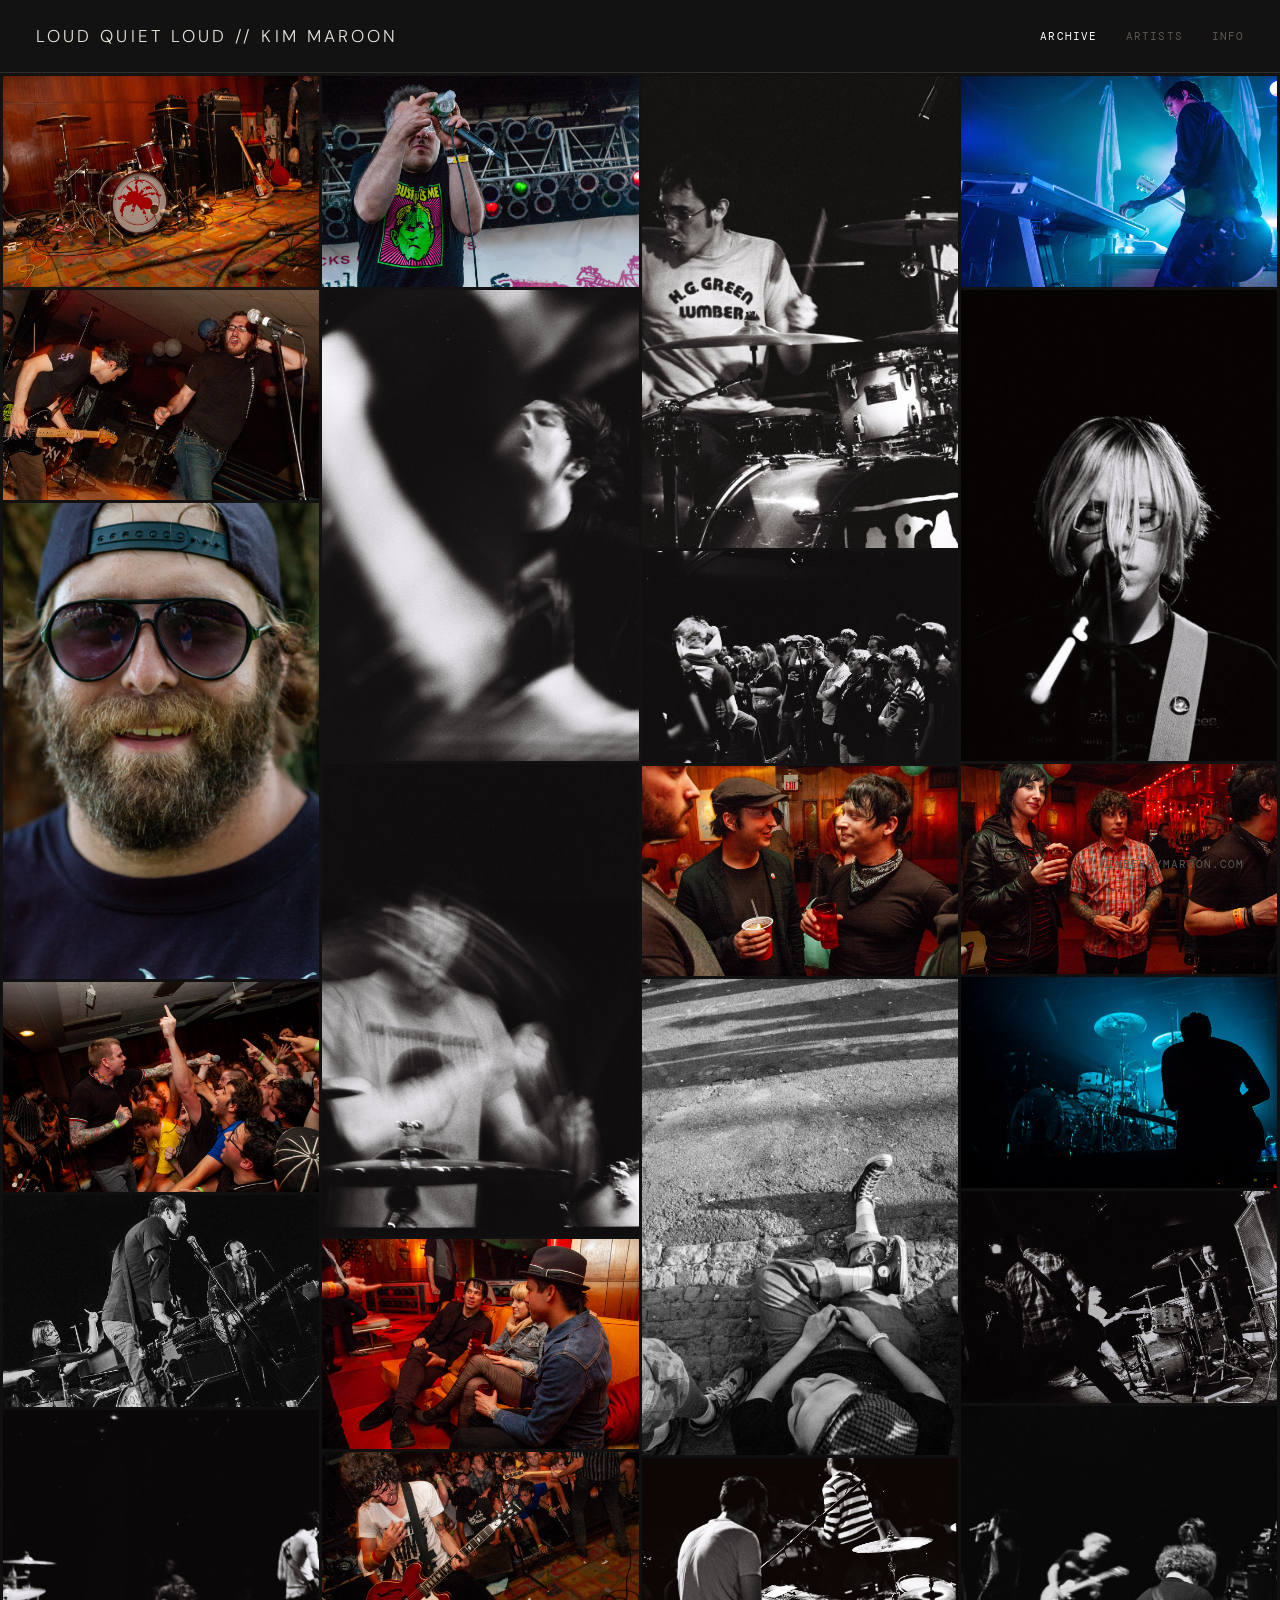
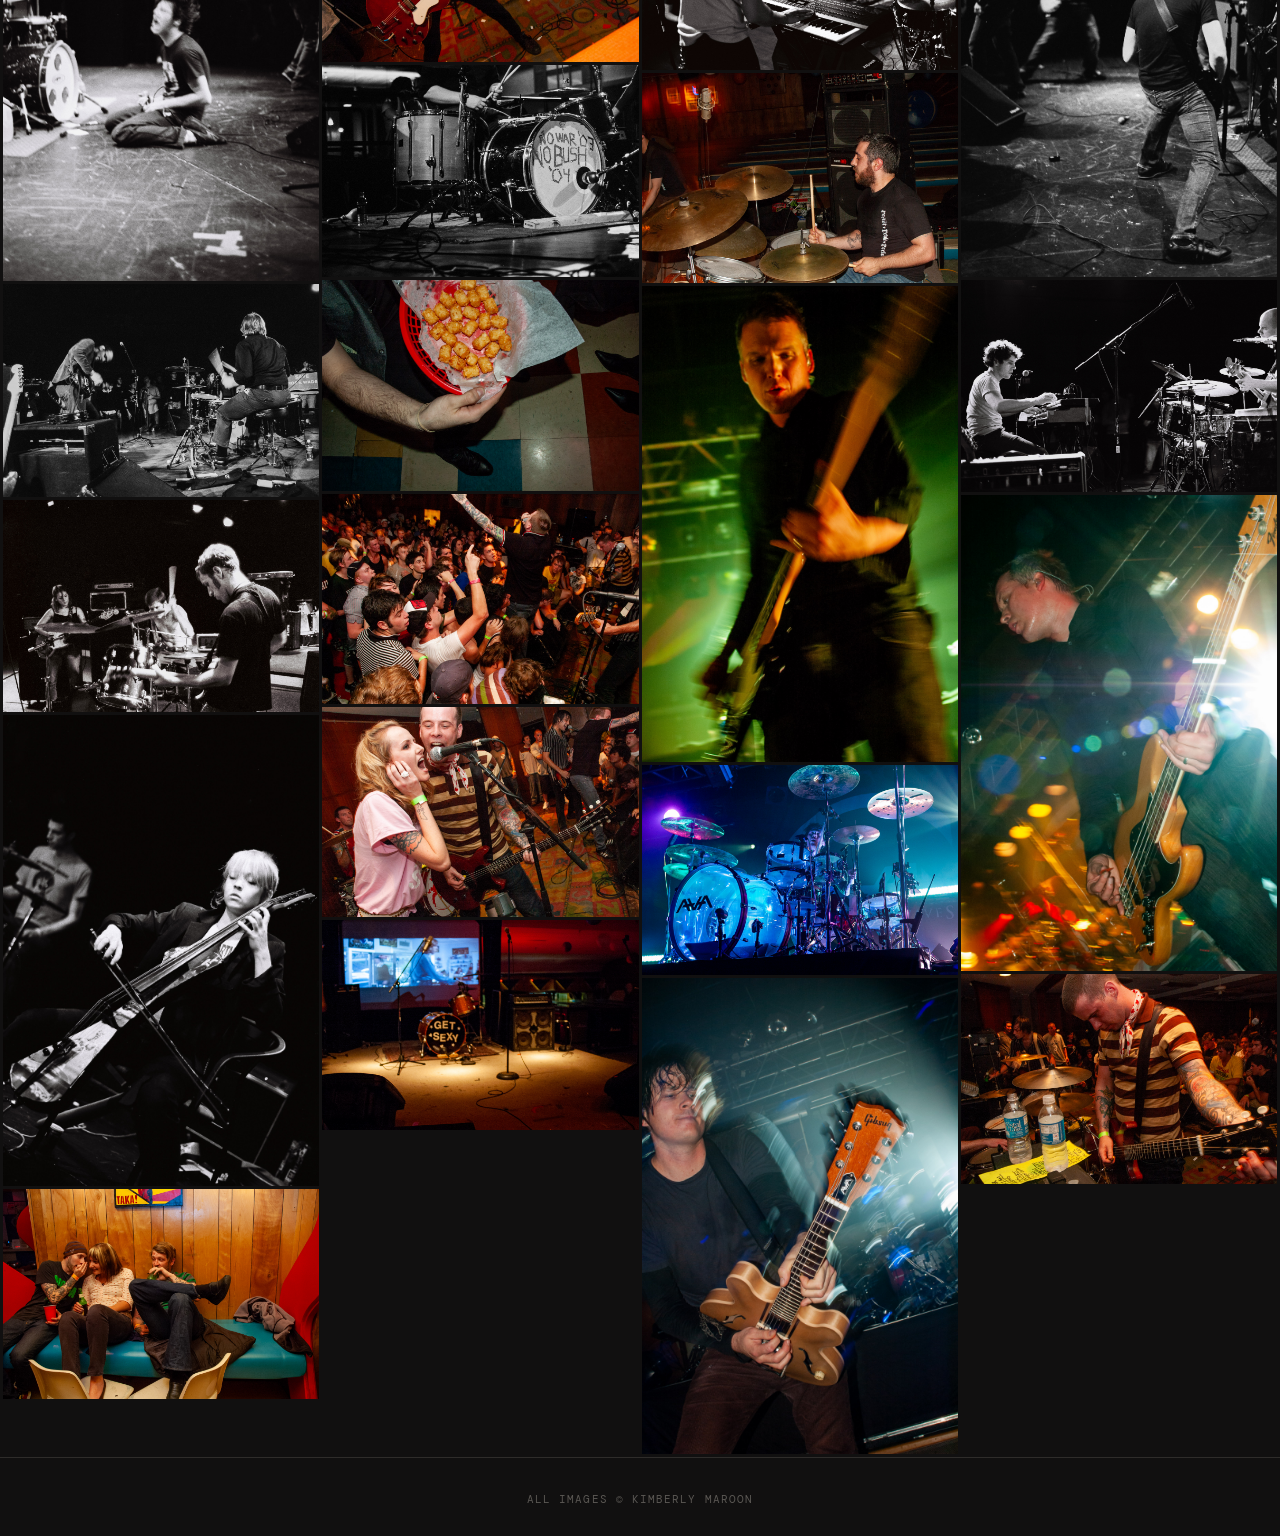
==== commit e2c2bcfb: "Update index.html" ====
--- a/index.html
+++ b/index.html
@@ -3,7 +3,7 @@
 <head>
   <meta charset="UTF-8" />
   <meta name="viewport" content="width=device-width, initial-scale=1.0" />
-  <title>Kimberly Maroon — Loud Quiet Loud</title>
+  <title>Loud Quiet Loud // Kim Maroon</title>
   <link rel="preconnect" href="https://fonts.googleapis.com" />
   <link rel="preconnect" href="https://fonts.gstatic.com" crossorigin />
   <link href="https://fonts.googleapis.com/css2?family=DM+Sans:wght@300;400;500&family=DM+Mono:wght@300;400&display=swap" rel="stylesheet" />
@@ -13,7 +13,7 @@
 <body>
 
   <header>
-    <div class="site-title">Kimberly Maroon — Loud Quiet Loud</div>
+    <div class="site-title">Loud Quiet Loud // Kim Maroon</div>
     <div class="header-right">
       <a class="nav-btn active" href="index.html">Archive</a>
       <a class="nav-btn" href="artists.html">Artists</a>
@@ -45,7 +45,7 @@
         <line x1="3" y1="3" x2="14" y2="14"/><line x1="14" y1="3" x2="3" y2="14"/>
       </svg>
     </button>
-    <div class="info-name">Kimberly Maroon</div>
+    <div class="info-name">Kim Maroon</div>
     <div class="info-subtitle">A 20 Year Music Photography Archive</div>
     <div class="info-bio">
       <p>As a self taught photographer, live music was what captivated me in the beginning. The photographer I am today – chasing adrenaline pumping experiences, drawn to community and the power of personal stories – was shaped first by a decade following punk, rock, hardcore and metal artists. From house basements, dive bars and VFW halls to historic ballrooms and theatres, and a church basement, to amphitheaters, arenas, recording studios, and even a beloved 60s bowling alley — I was relentless for showing up, capturing the artists, the crowds, the crews, and the spaces that held us all. I saw bands explode, move on to form other acts, bands that toured through a narrow geographic radius, and ultimately without me knowing at the time — I became the designated record keeper.</p>
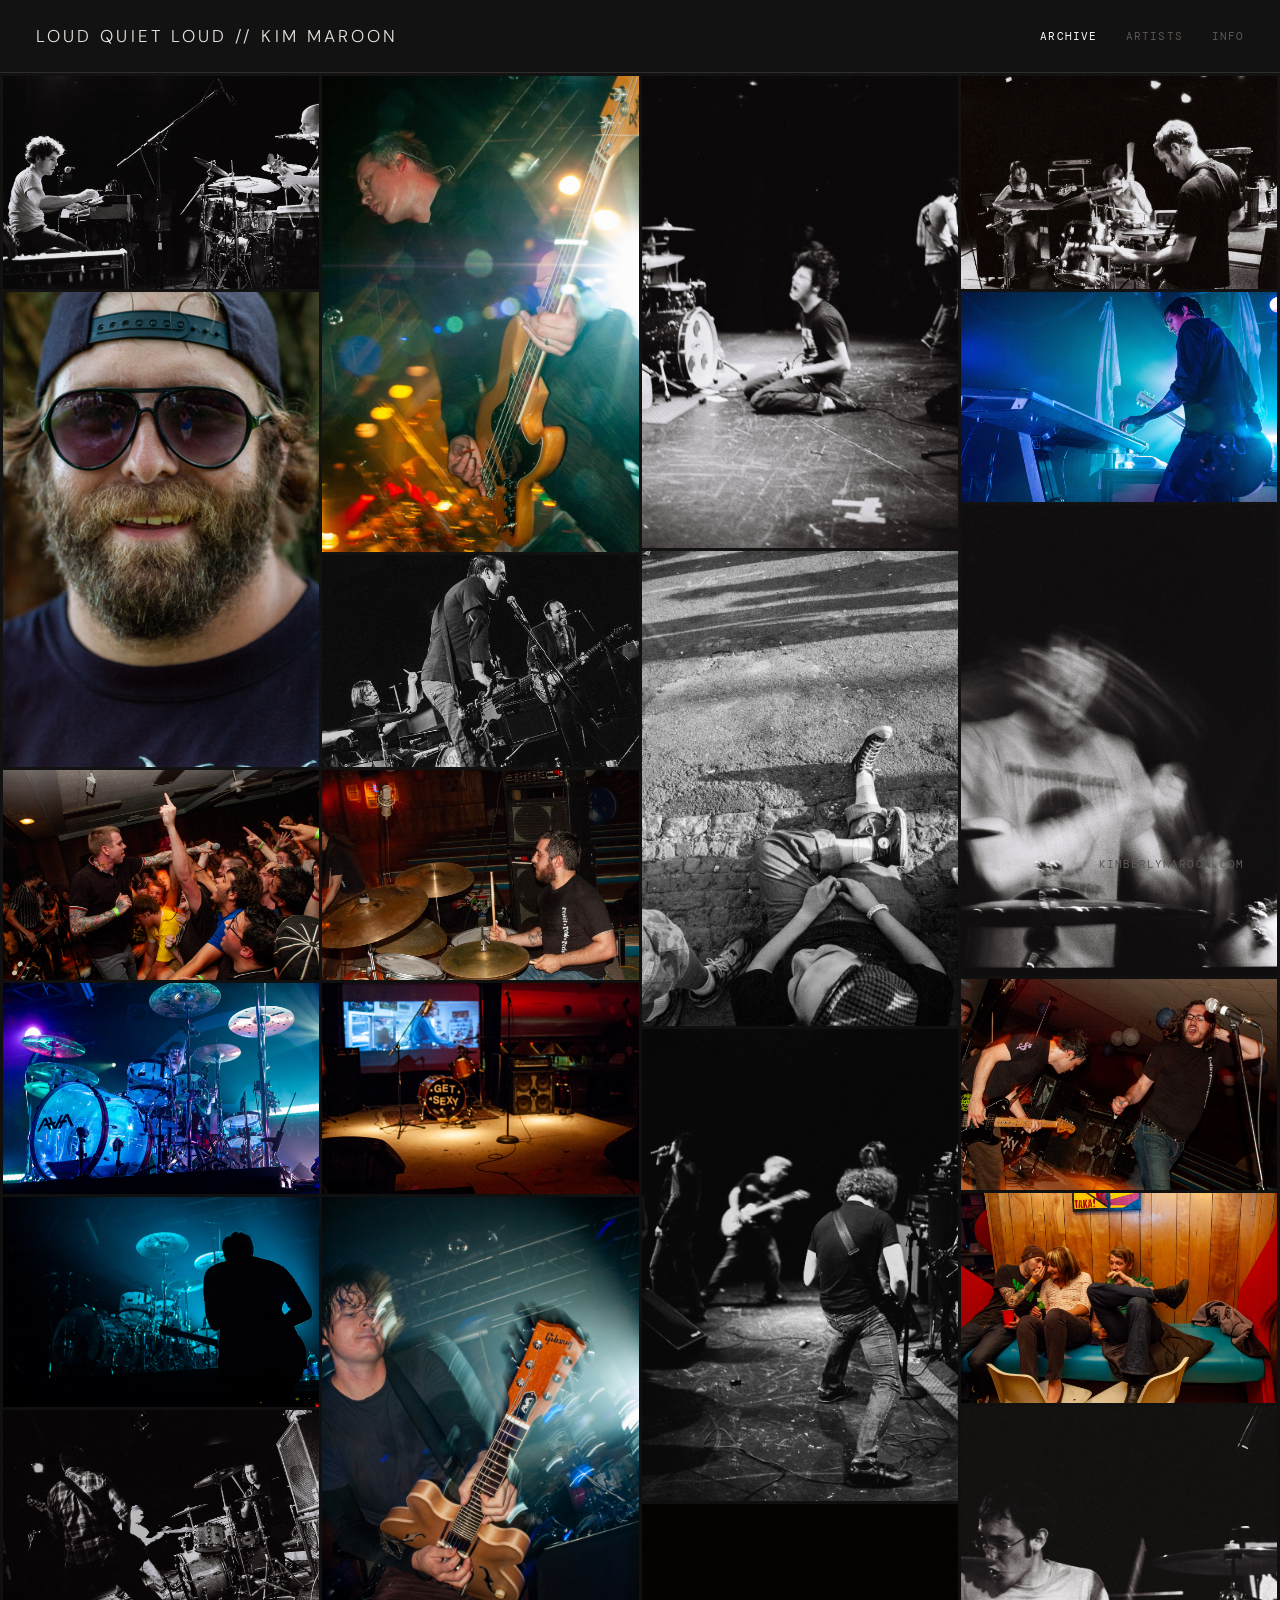
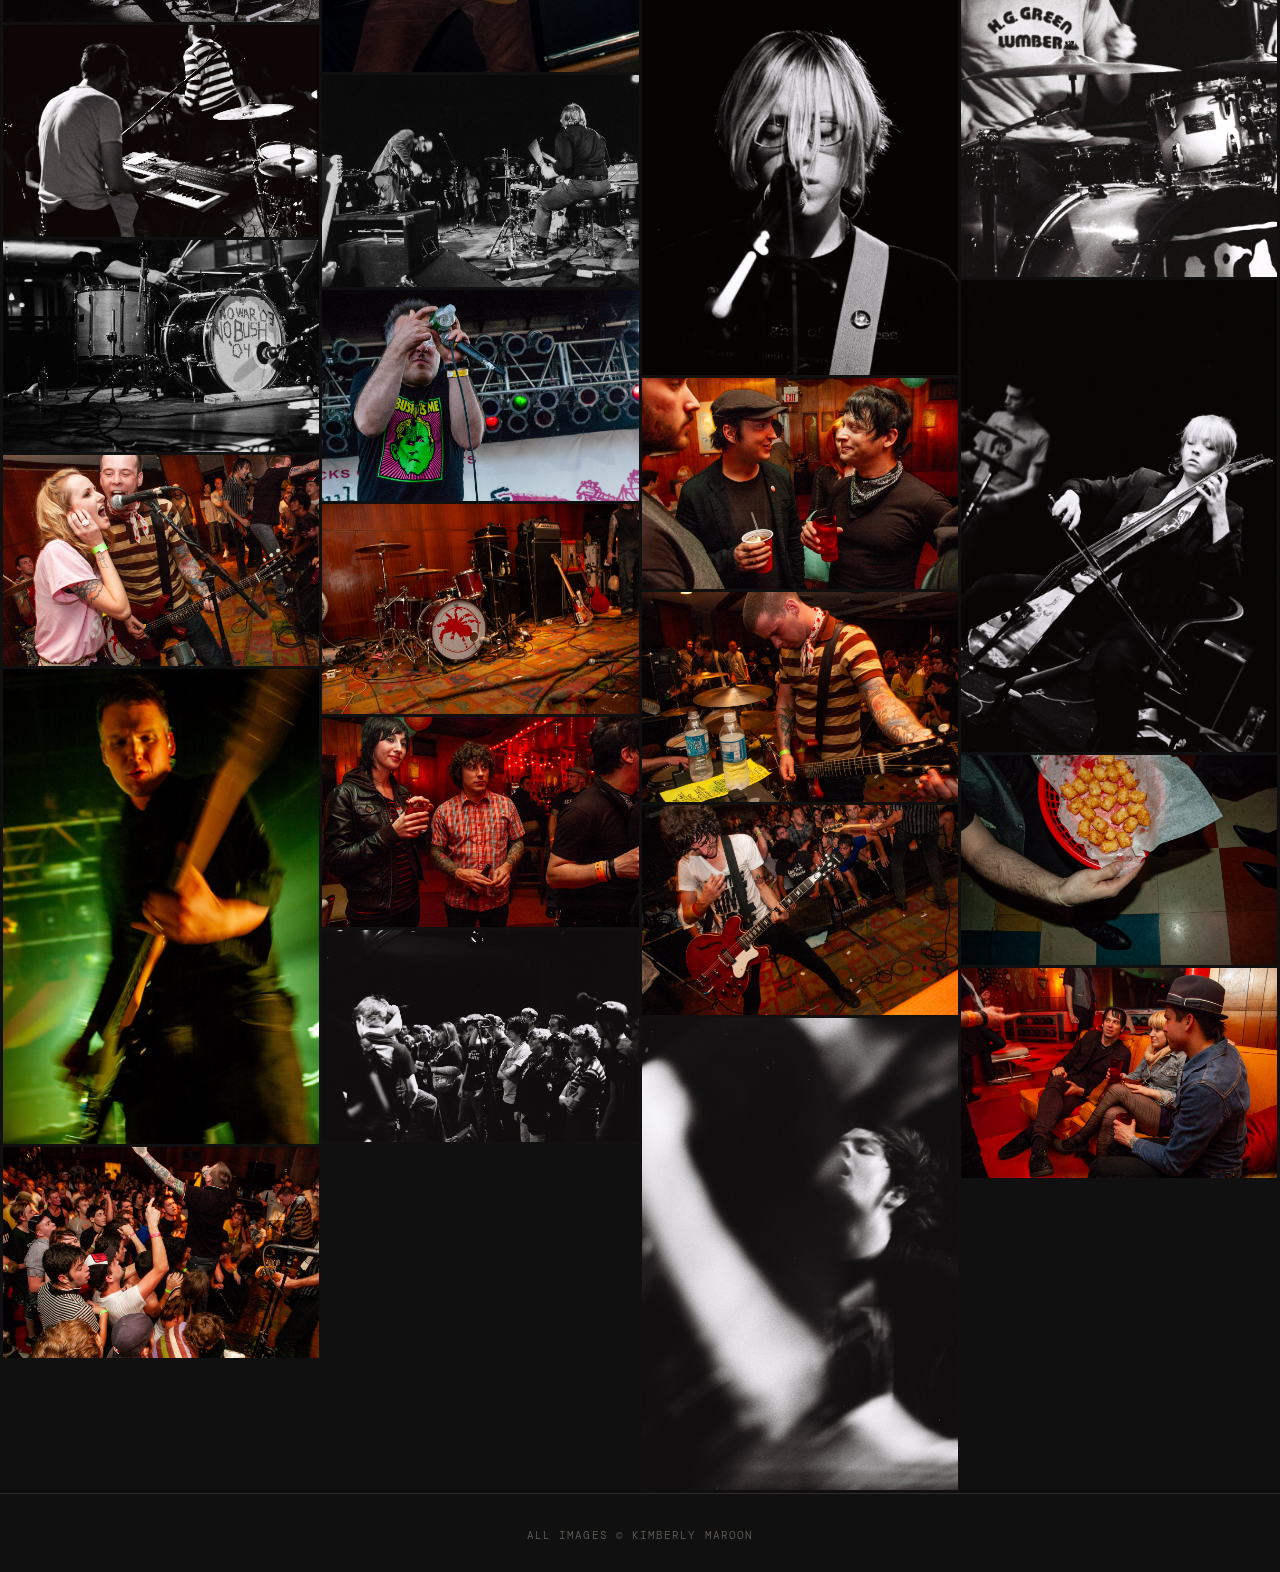
==== commit 840f2caa: "Update index.html updated text paragraph" ====
--- a/index.html
+++ b/index.html
@@ -48,8 +48,8 @@
     <div class="info-name">Kim Maroon</div>
     <div class="info-subtitle">A 20 Year Music Photography Archive</div>
     <div class="info-bio">
-      <p>As a self taught photographer, live music was what captivated me in the beginning. The photographer I am today – chasing adrenaline pumping experiences, drawn to community and the power of personal stories – was shaped first by a decade following punk, rock, hardcore and metal artists. From house basements, dive bars and VFW halls to historic ballrooms and theatres, and a church basement, to amphitheaters, arenas, recording studios, and even a beloved 60s bowling alley — I was relentless for showing up, capturing the artists, the crowds, the crews, and the spaces that held us all. I saw bands explode, move on to form other acts, bands that toured through a narrow geographic radius, and ultimately without me knowing at the time — I became the designated record keeper.</p>
-      <p>The camera was the anchor in all the chaos, a way to contain all the energy, and a machine that reminded me that I was fearless. Loud Quiet Loud, a formula in music of a quiet verse and a loud chorus — The Pixies were known for it, then Nirvana — is reminiscent of how I felt photographing this music live. I disappeared behind the camera, and in an instant everything loud and turbulent became quiet and focused through the frame. Releasing this collection now as a memory palace, my hope is that it's loud again.</p>
+      <p>Live music was what captivated me in the beginning of my photography journey. The photographer I am today – chasing adrenaline-filled experiences, drawn to community, DIY spirit, and the power of personal stories – was shaped first by a decade following punk, rock, hardcore and metal artists. From house basements, dive bars and VFW halls to historic ballrooms and theatres, and a church basement, to amphitheaters, arenas, recording studios, and even a beloved 60s bowling alley — I was relentless for showing up, capturing the artists, the crowds, the crews, and the spaces that held us all. I saw bands explode, move on to form other acts, bands that toured through a narrow geographic radius, and ultimately without me knowing at the time — I became a designated record keeper.</p>
+      <p>The camera was the anchor in all the chaos, a way to contain all the energy, and a machine that reminded me that I was fearless. Much like the motorcycle is for me today. Loud Quiet Loud, a formula in music of a quiet verse and a loud chorus — The Pixies were known for it, then Nirvana — is reminiscent of how I felt photographing this music live. I disappeared behind the camera, and in an instant everything loud and turbulent became quiet and focused through the frame. Releasing this collection now as a memory palace, my hope is that it's loud again.</p>
     </div>
     <div class="info-links">
       <a class="info-link" href="https://www.kimberlymaroon.com" target="_blank">Main Site</a>
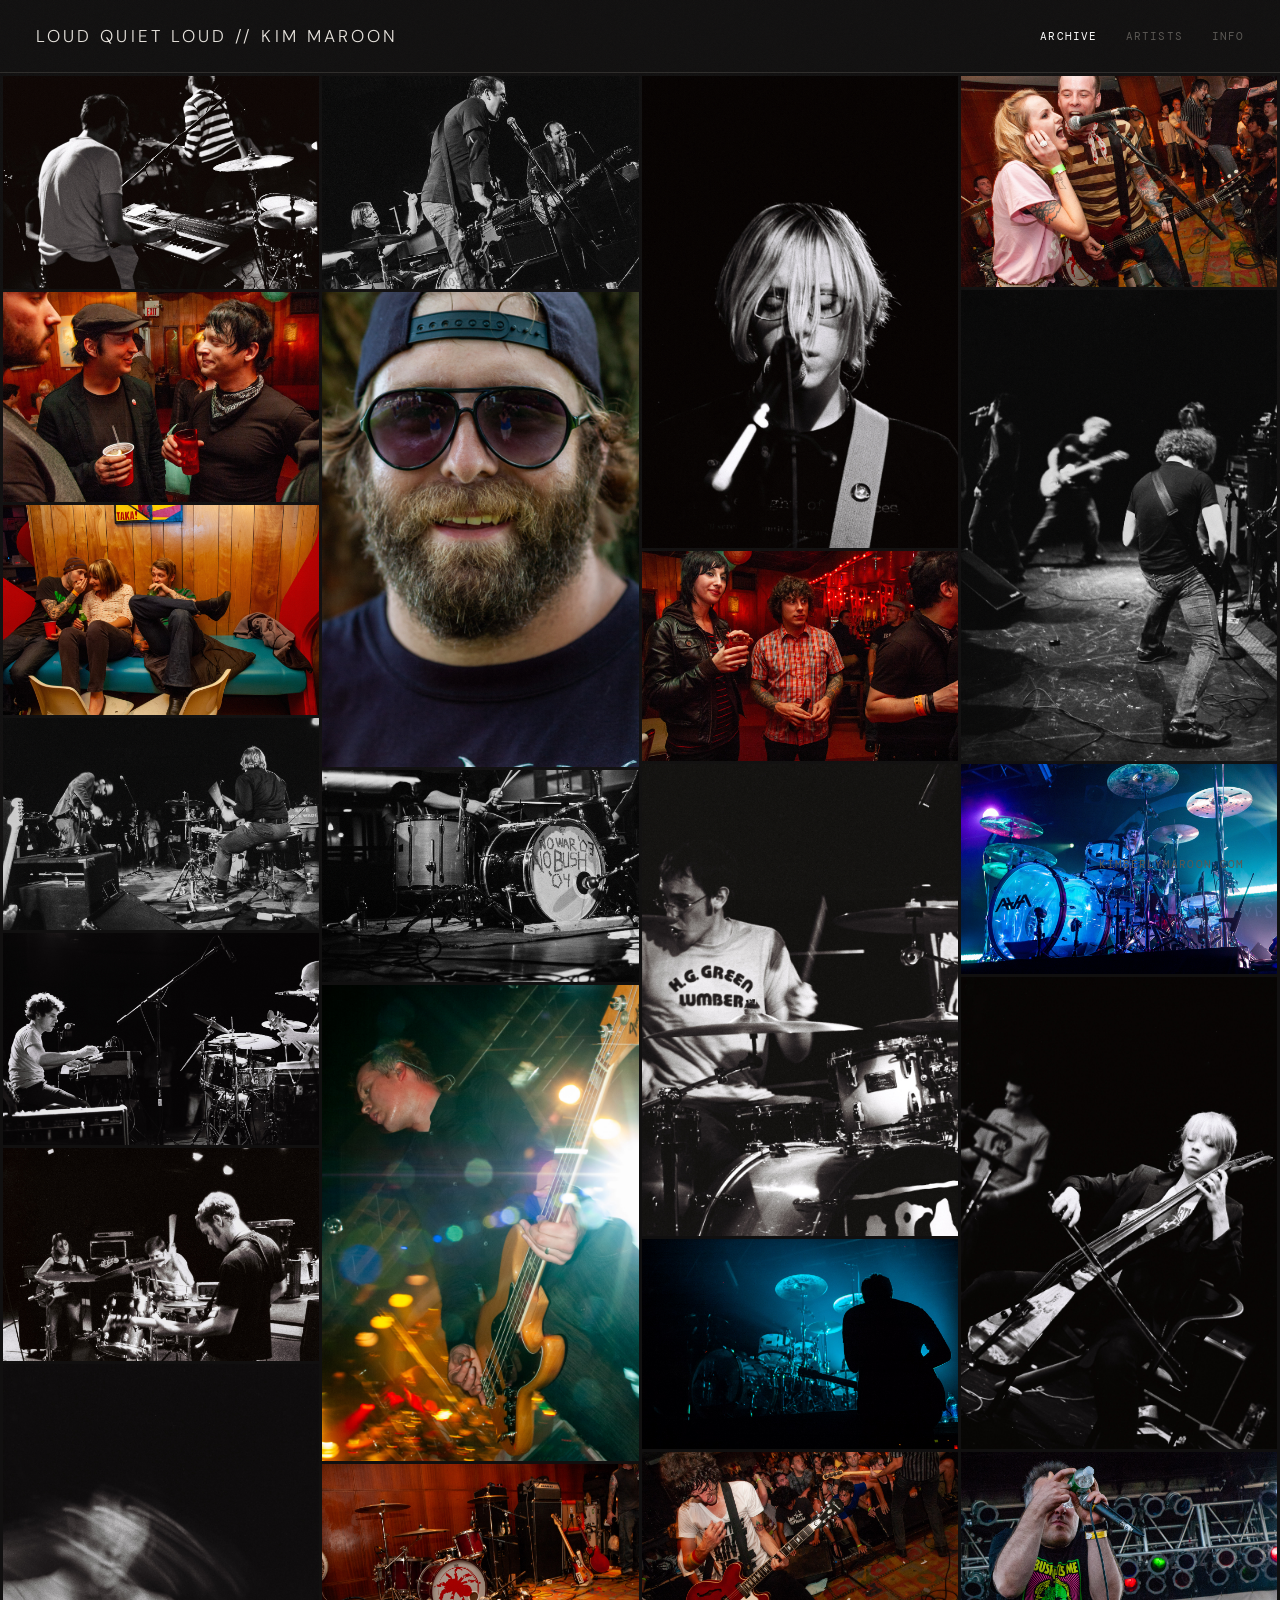
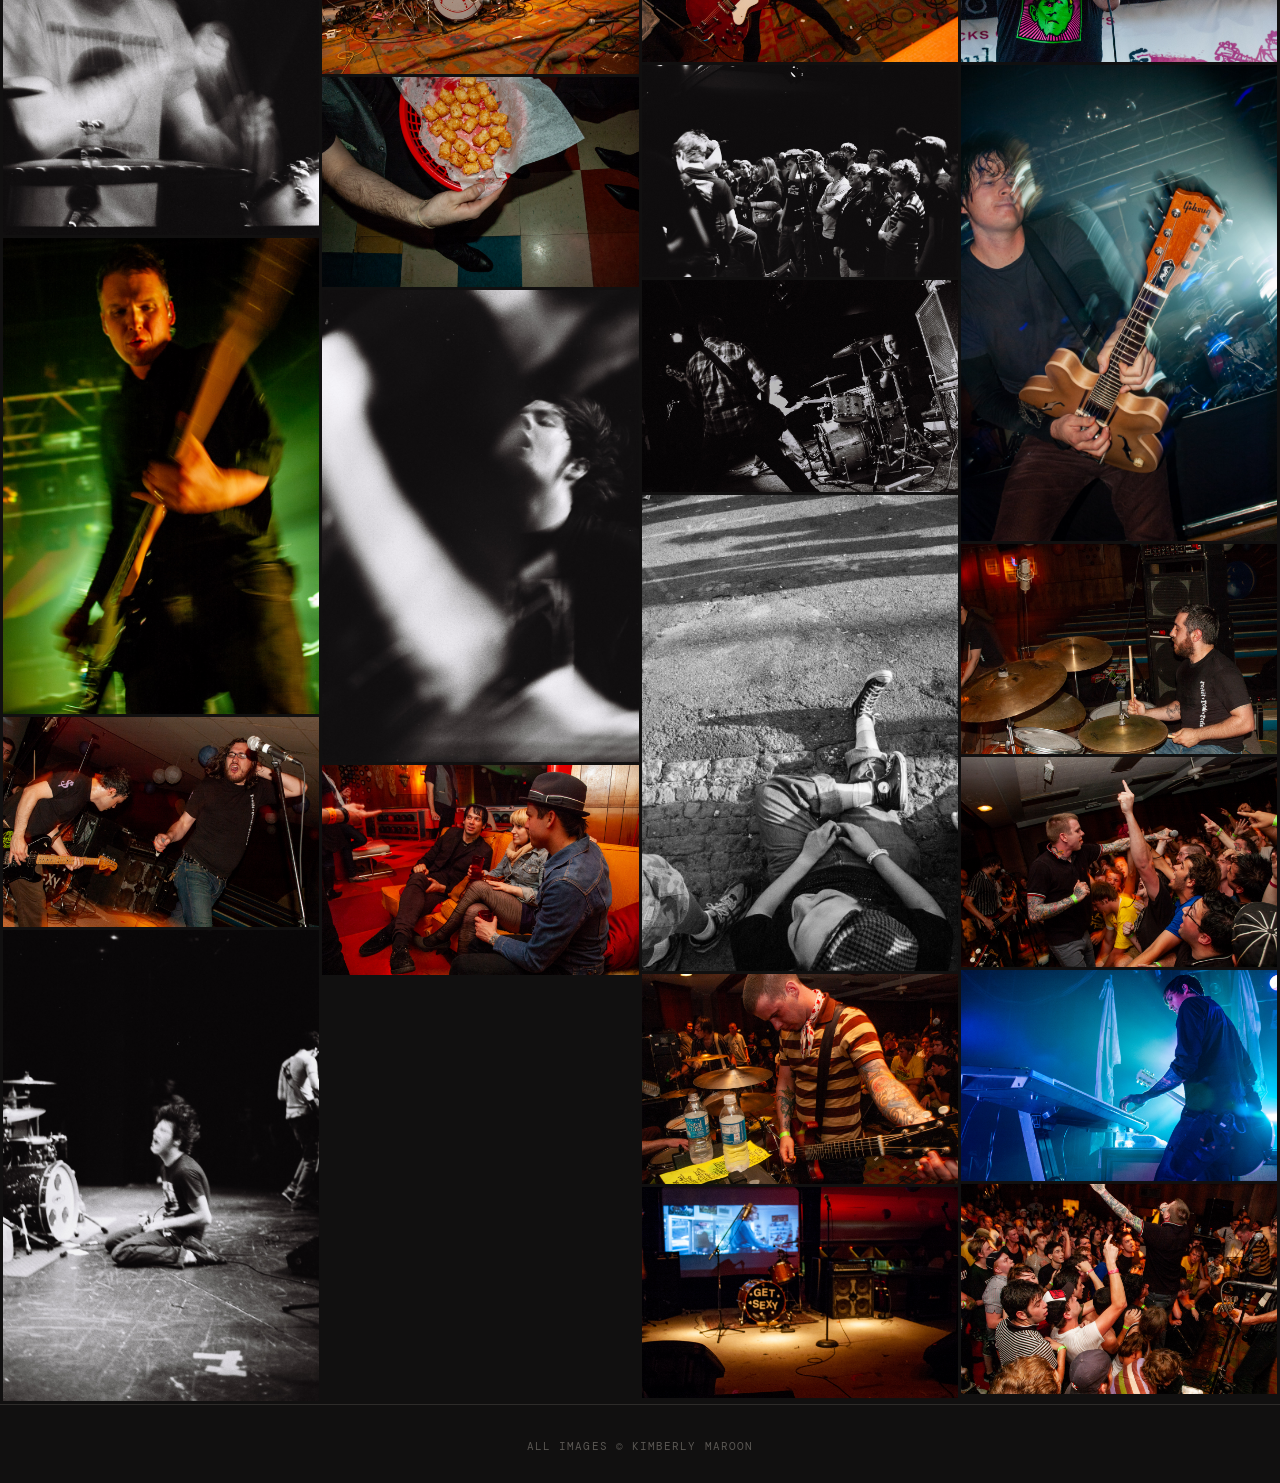
==== commit bf28df24: "Update index.html added meta description and open graph" ====
--- a/index.html
+++ b/index.html
@@ -4,6 +4,12 @@
   <meta charset="UTF-8" />
   <meta name="viewport" content="width=device-width, initial-scale=1.0" />
   <title>Loud Quiet Loud // Kim Maroon</title>
+  <meta name="description" content="A 20-year music photography archive by Kim Maroon: punk, rock, hardcore & metal shows shot with DIY spirit, from basement gigs to arenas.">
+  <meta property="og:title" content="Loud Quiet Loud // Kim Maroon">
+  <meta property="og:description" content="A 20-year music photography archive by Kim Maroon: punk, rock, hardcore & metal shows shot with DIY spirit, from basement gigs to arenas.">
+  <meta property="og:url" content="https://www.loudquietloud.co">
+  <meta property="og:type" content="website">
+  <meta name="twitter:card" content="summary_large_image">
   <link rel="preconnect" href="https://fonts.googleapis.com" />
   <link rel="preconnect" href="https://fonts.gstatic.com" crossorigin />
   <link href="https://fonts.googleapis.com/css2?family=DM+Sans:wght@300;400;500&family=DM+Mono:wght@300;400&display=swap" rel="stylesheet" />
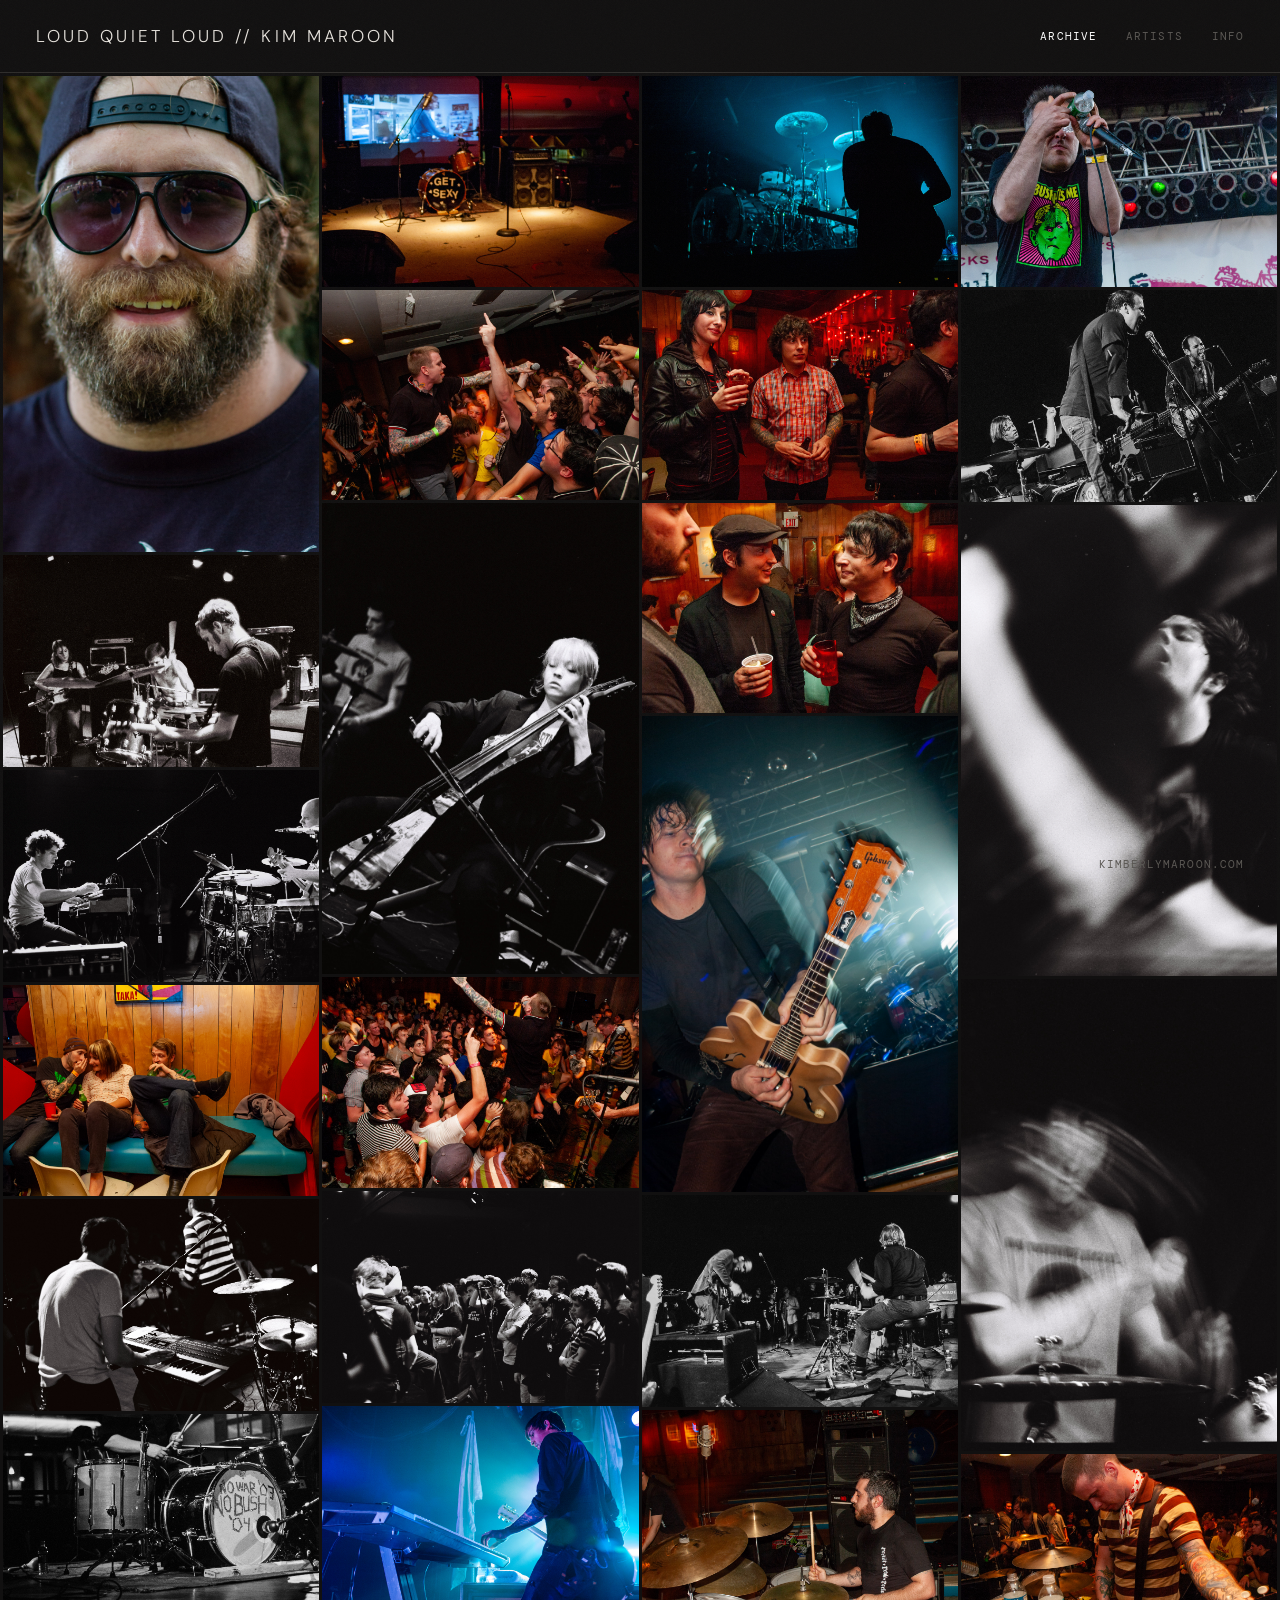
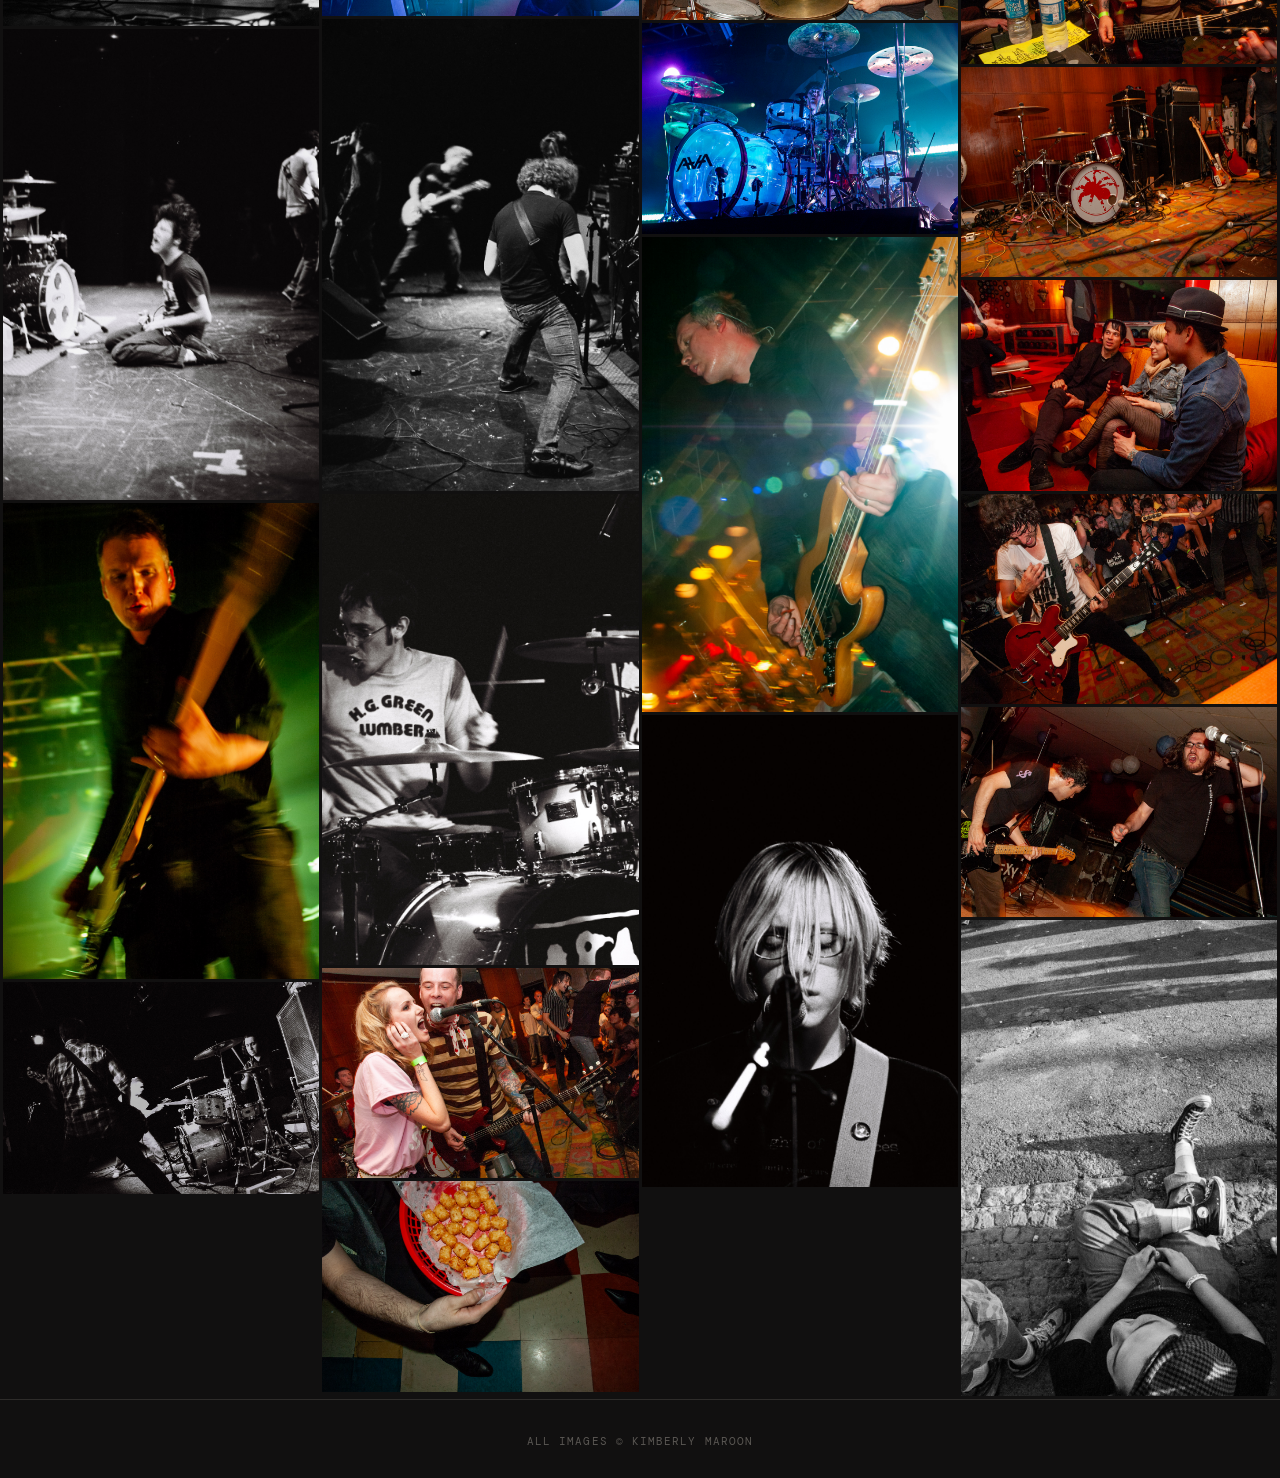
==== commit a27c9907: "Update index.html added social image / preview image" ====
--- a/index.html
+++ b/index.html
@@ -8,6 +8,7 @@
   <meta property="og:title" content="Loud Quiet Loud // Kim Maroon">
   <meta property="og:description" content="A 20-year music photography archive by Kim Maroon: punk, rock, hardcore & metal shows shot with DIY spirit, from basement gigs to arenas.">
   <meta property="og:url" content="https://www.loudquietloud.co">
+  <meta property="og:image" content="https://www.loudquietloud.co/images/AngelsAirwaves-kimberlymaroon2003-9.jpg">
   <meta property="og:type" content="website">
   <meta name="twitter:card" content="summary_large_image">
   <link rel="preconnect" href="https://fonts.googleapis.com" />
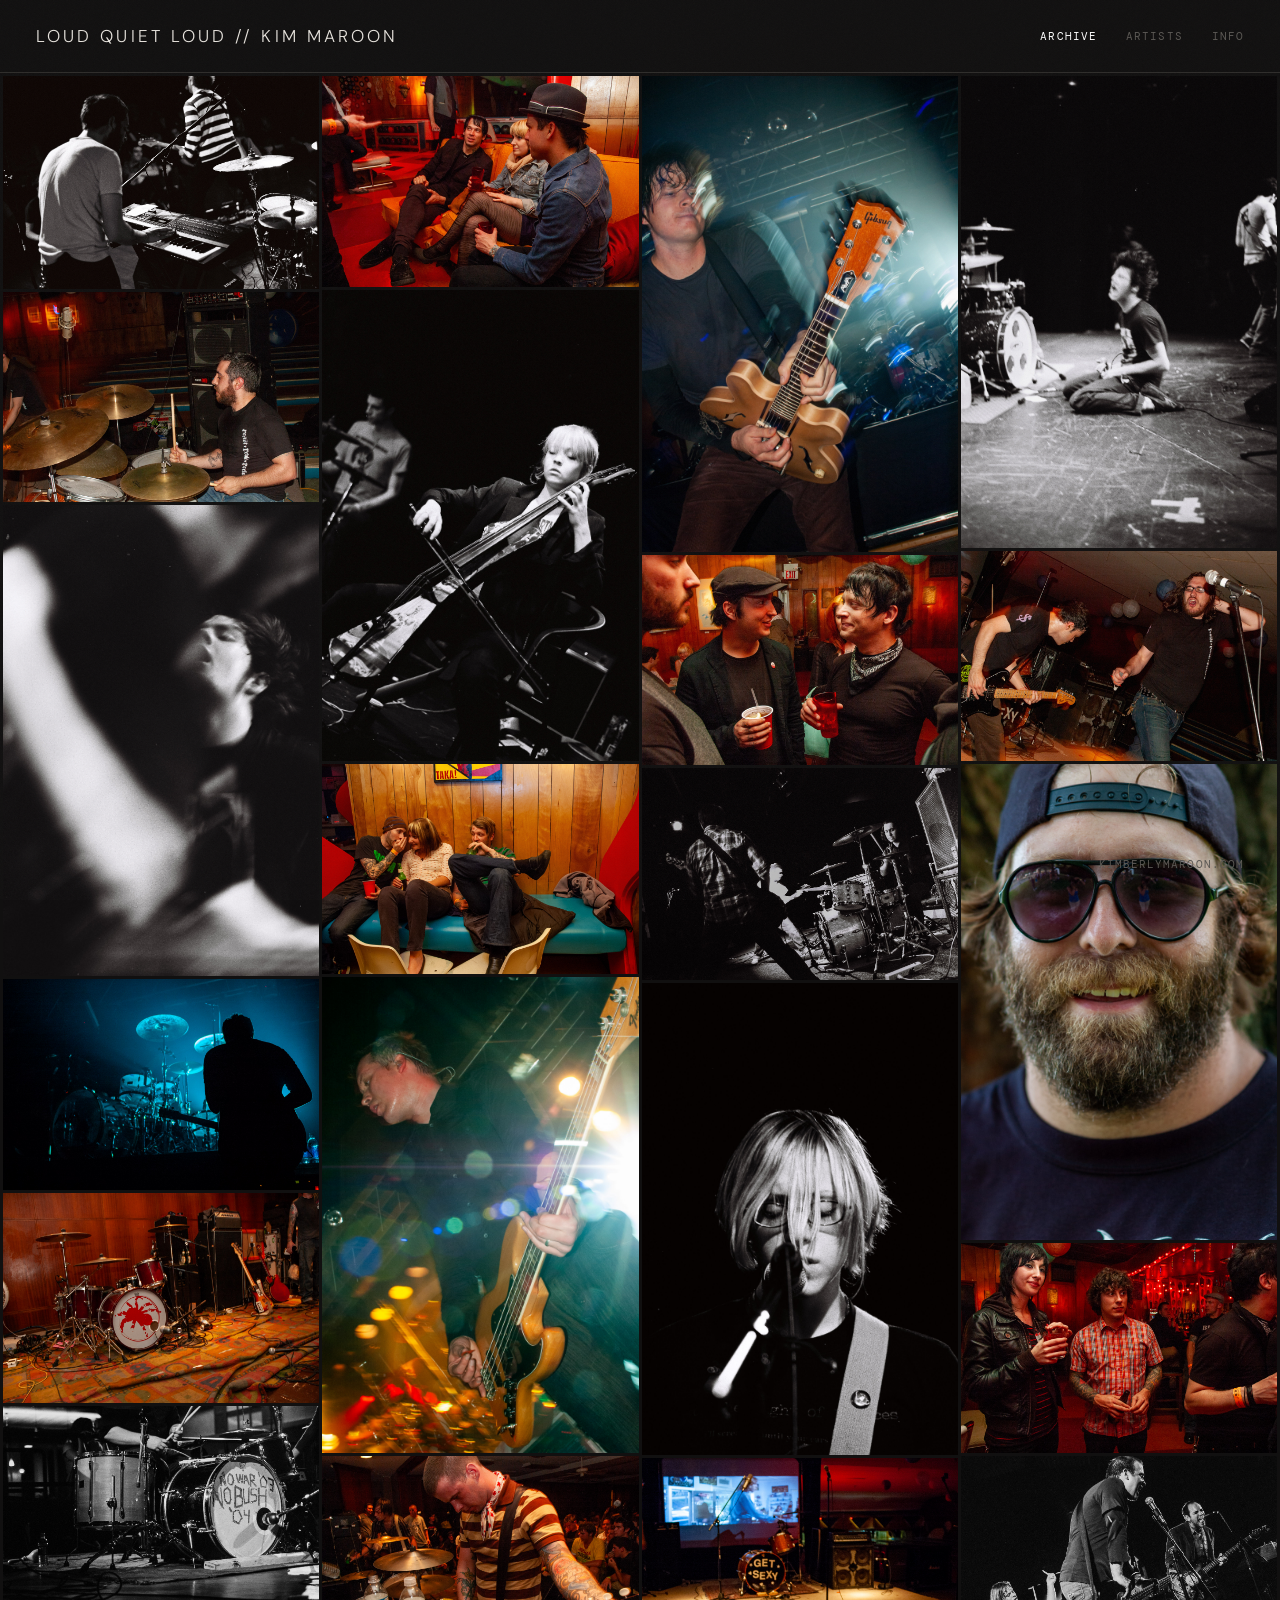
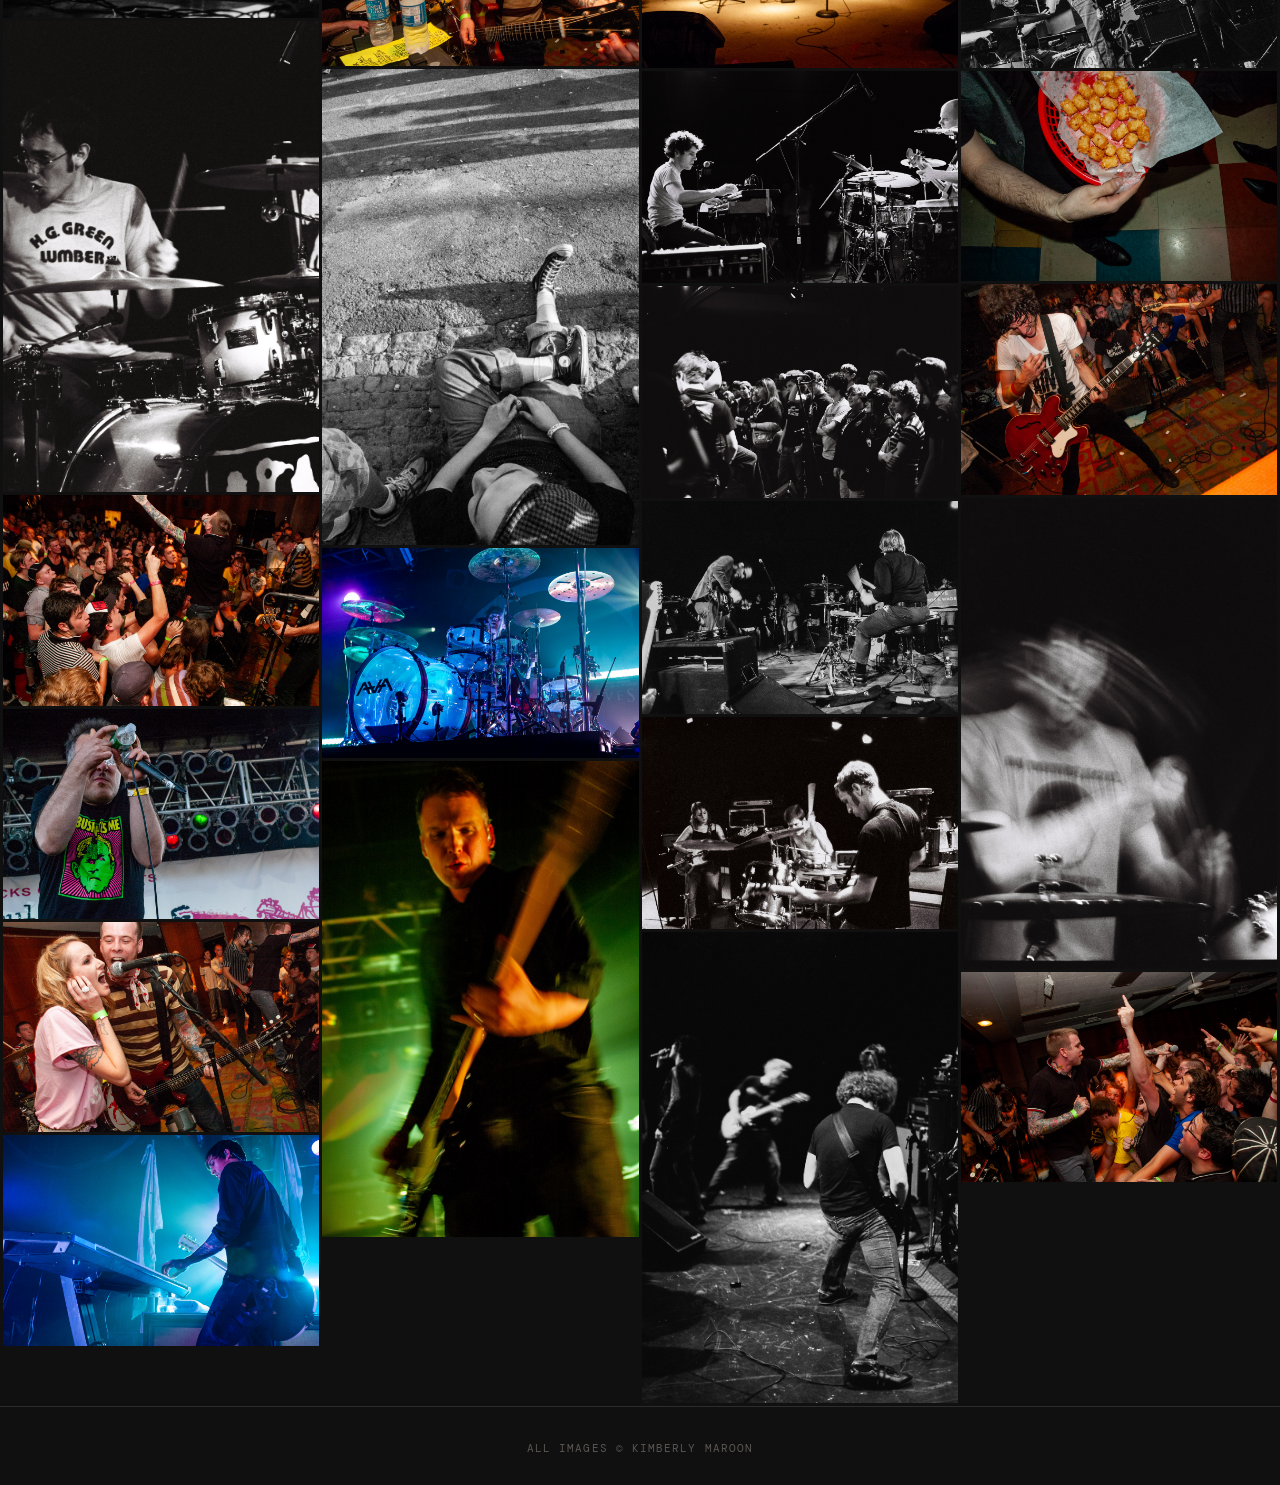
==== commit 954c6084: "Update index.html added canonical" ====
--- a/index.html
+++ b/index.html
@@ -10,6 +10,7 @@
   <meta property="og:url" content="https://www.loudquietloud.co">
   <meta property="og:image" content="https://www.loudquietloud.co/images/AngelsAirwaves-kimberlymaroon2003-9.jpg">
   <meta property="og:type" content="website">
+  <link rel="canonical" href="https://www.loudquietloud.co/">
   <meta name="twitter:card" content="summary_large_image">
   <link rel="preconnect" href="https://fonts.googleapis.com" />
   <link rel="preconnect" href="https://fonts.gstatic.com" crossorigin />
